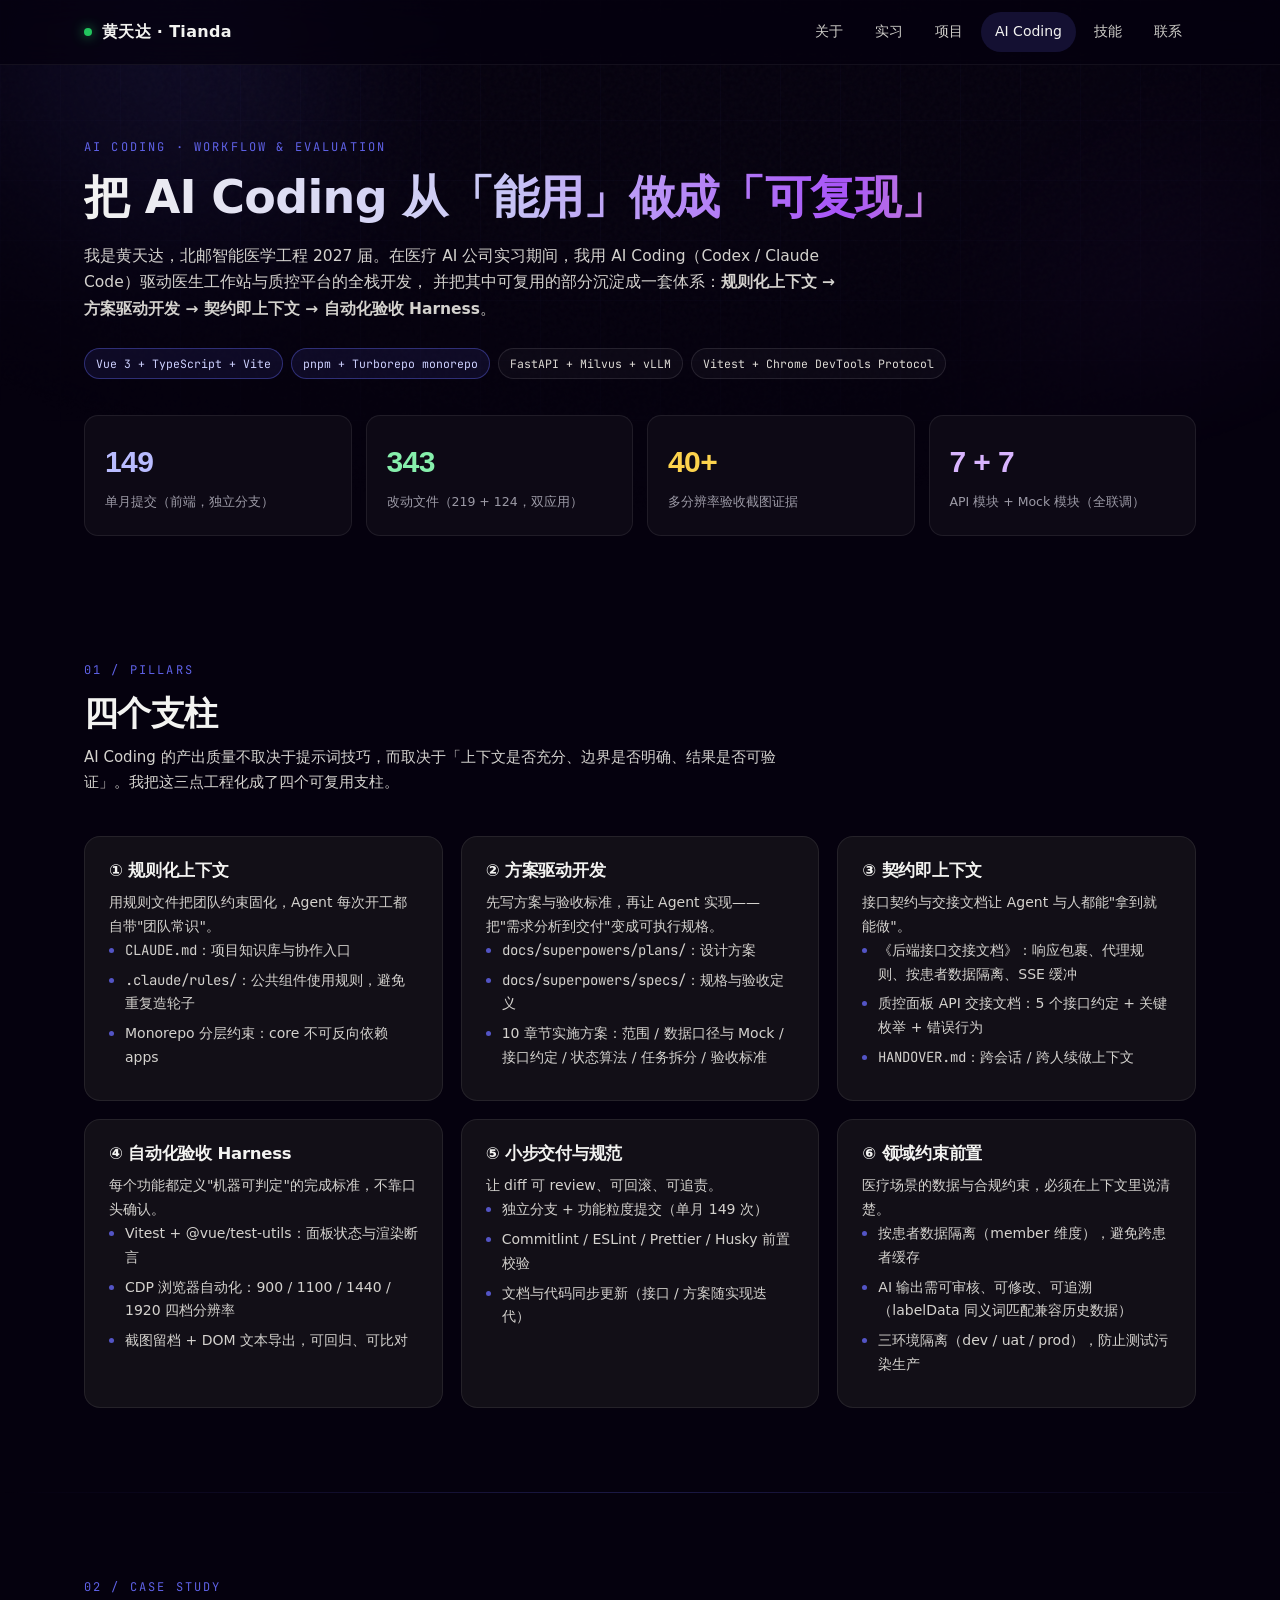
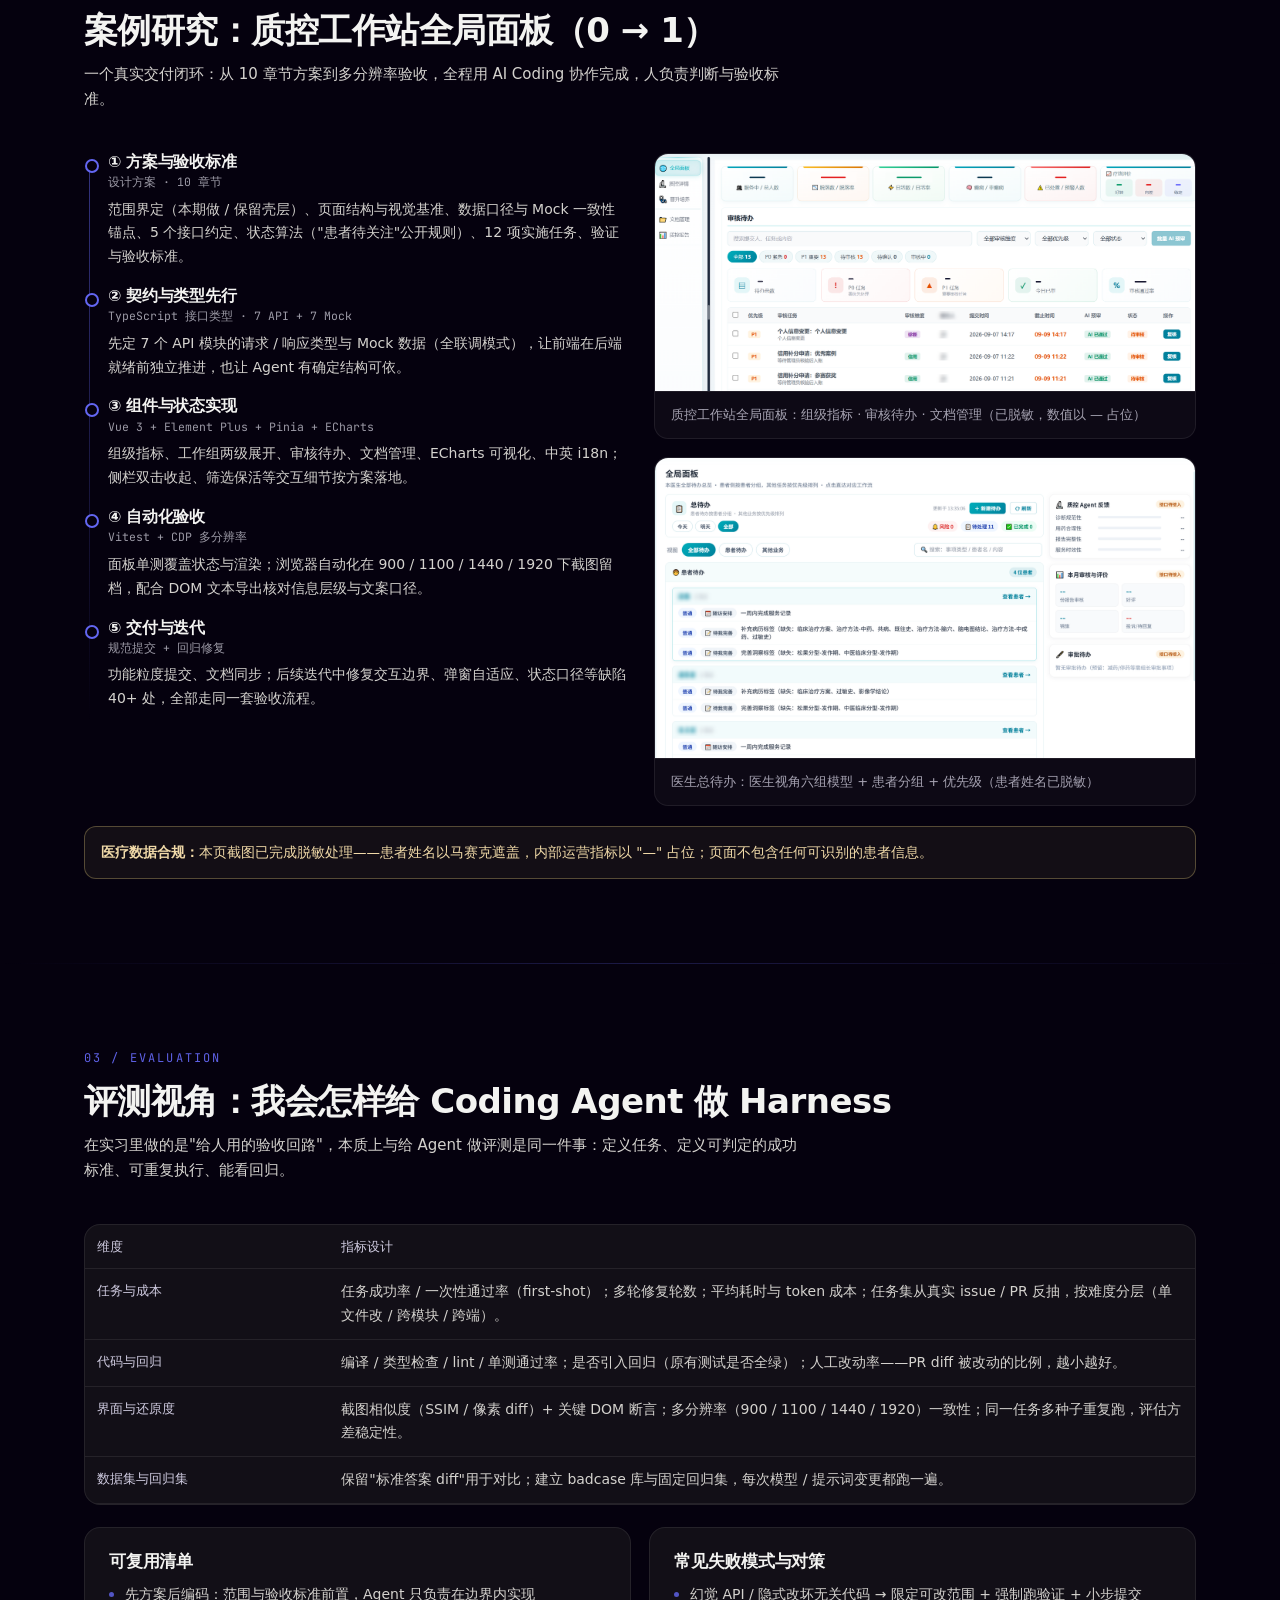
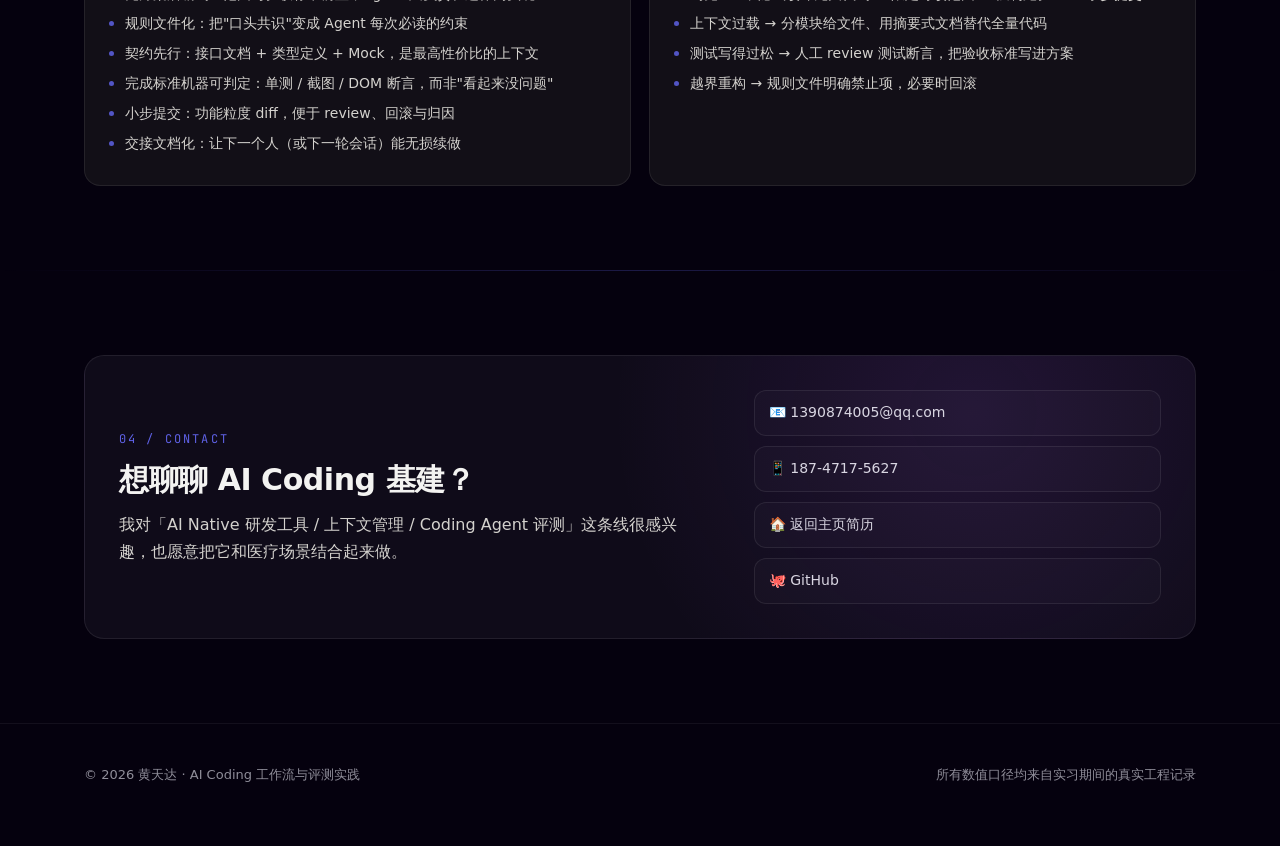
==== ai-coding.html @ ea7b748b "feat: 复刻个人站点并更新为最新简历（新增运营站/AI Coding 页与脱敏截图）" ====
<!DOCTYPE html>
<html lang="zh-CN">
<head>
<meta charset="UTF-8" />
<meta name="viewport" content="width=device-width, initial-scale=1.0" />
<title>AI Coding 工作流与评测实践 — 黄天达</title>
<meta name="description" content="医疗 AI 全栈开发中的 AI Coding 实践：规则化上下文、方案驱动开发、契约即上下文、自动化验收 Harness，以及如何给 Coding Agent 设计评测指标。" />
<link rel="stylesheet" href="styles.css" />
</head>
<body>

<div class="bg-layer grid-bg noise-overlay">
  <span class="glow-orb a"></span>
  <span class="glow-orb b"></span>
</div>

<nav class="site-nav">
  <div class="wrap inner">
    <a class="brand" href="index.html"><span class="dot"></span>黄天达 · Tianda</a>
    <ul class="nav-links" id="navLinks">
      <li><a href="index.html#about">关于</a></li>
      <li><a href="index.html#experience">实习</a></li>
      <li><a href="index.html#projects">项目</a></li>
      <li><a href="ai-coding.html" class="active">AI Coding</a></li>
      <li><a href="index.html#skills">技能</a></li>
      <li><a href="index.html#contact">联系</a></li>
    </ul>
    <button class="nav-toggle" id="navToggle" aria-label="菜单">☰</button>
  </div>
</nav>

<header class="page-hero">
  <div class="wrap">
    <div class="kicker">AI Coding · Workflow &amp; Evaluation</div>
    <h1 class="grad-text">把 AI Coding 从「能用」做成「可复现」</h1>
    <p class="lead">
      我是黄天达，北邮智能医学工程 2027 届。在医疗 AI 公司实习期间，我用 AI Coding（Codex / Claude Code）驱动医生工作站与质控平台的全栈开发，
      并把其中可复用的部分沉淀成一套体系：<strong>规则化上下文 → 方案驱动开发 → 契约即上下文 → 自动化验收 Harness</strong>。
    </p>
    <div class="chips">
      <span class="chip accent">Vue 3 + TypeScript + Vite</span>
      <span class="chip accent">pnpm + Turborepo monorepo</span>
      <span class="chip">FastAPI + Milvus + vLLM</span>
      <span class="chip">Vitest + Chrome DevTools Protocol</span>
    </div>

    <div class="stats" style="margin-top:36px">
      <div class="stat i"><b>149</b><span>单月提交（前端，独立分支）</span></div>
      <div class="stat g"><b>343</b><span>改动文件（219 + 124，双应用）</span></div>
      <div class="stat a"><b>40+</b><span>多分辨率验收截图证据</span></div>
      <div class="stat v"><b>7 + 7</b><span>API 模块 + Mock 模块（全联调）</span></div>
    </div>
  </div>
</header>

<main>

  <section>
    <div class="wrap">
      <div class="section-head reveal">
        <div class="kicker">01 / Pillars</div>
        <h2>四个支柱</h2>
        <p>AI Coding 的产出质量不取决于提示词技巧，而取决于「上下文是否充分、边界是否明确、结果是否可验证」。我把这三点工程化成了四个可复用支柱。</p>
      </div>
      <div class="pillars-grid">
        <div class="card glow-card reveal">
          <h3>① 规则化上下文</h3>
          <p style="color:var(--sub);font-size:14px">用规则文件把团队约束固化，Agent 每次开工都自带"团队常识"。</p>
          <ul>
            <li><code>CLAUDE.md</code>：项目知识库与协作入口</li>
            <li><code>.claude/rules/</code>：公共组件使用规则，避免重复造轮子</li>
            <li>Monorepo 分层约束：core 不可反向依赖 apps</li>
          </ul>
        </div>
        <div class="card glow-card reveal">
          <h3>② 方案驱动开发</h3>
          <p style="color:var(--sub);font-size:14px">先写方案与验收标准，再让 Agent 实现——把"需求分析到交付"变成可执行规格。</p>
          <ul>
            <li><code>docs/superpowers/plans/</code>：设计方案</li>
            <li><code>docs/superpowers/specs/</code>：规格与验收定义</li>
            <li>10 章节实施方案：范围 / 数据口径与 Mock / 接口约定 / 状态算法 / 任务拆分 / 验收标准</li>
          </ul>
        </div>
        <div class="card glow-card reveal">
          <h3>③ 契约即上下文</h3>
          <p style="color:var(--sub);font-size:14px">接口契约与交接文档让 Agent 与人都能"拿到就能做"。</p>
          <ul>
            <li>《后端接口交接文档》：响应包裹、代理规则、按患者数据隔离、SSE 缓冲</li>
            <li>质控面板 API 交接文档：5 个接口约定 + 关键枚举 + 错误行为</li>
            <li><code>HANDOVER.md</code>：跨会话 / 跨人续做上下文</li>
          </ul>
        </div>
        <div class="card glow-card reveal">
          <h3>④ 自动化验收 Harness</h3>
          <p style="color:var(--sub);font-size:14px">每个功能都定义"机器可判定"的完成标准，不靠口头确认。</p>
          <ul>
            <li>Vitest + @vue/test-utils：面板状态与渲染断言</li>
            <li>CDP 浏览器自动化：900 / 1100 / 1440 / 1920 四档分辨率</li>
            <li>截图留档 + DOM 文本导出，可回归、可比对</li>
          </ul>
        </div>
        <div class="card glow-card reveal">
          <h3>⑤ 小步交付与规范</h3>
          <p style="color:var(--sub);font-size:14px">让 diff 可 review、可回滚、可追责。</p>
          <ul>
            <li>独立分支 + 功能粒度提交（单月 149 次）</li>
            <li>Commitlint / ESLint / Prettier / Husky 前置校验</li>
            <li>文档与代码同步更新（接口 / 方案随实现迭代）</li>
          </ul>
        </div>
        <div class="card glow-card reveal">
          <h3>⑥ 领域约束前置</h3>
          <p style="color:var(--sub);font-size:14px">医疗场景的数据与合规约束，必须在上下文里说清楚。</p>
          <ul>
            <li>按患者数据隔离（member 维度），避免跨患者缓存</li>
            <li>AI 输出需可审核、可修改、可追溯（labelData 同义词匹配兼容历史数据）</li>
            <li>三环境隔离（dev / uat / prod），防止测试污染生产</li>
          </ul>
        </div>
      </div>
    </div>
  </section>

  <hr class="section-divider" />

  <section>
    <div class="wrap">
      <div class="section-head reveal">
        <div class="kicker">02 / Case Study</div>
        <h2>案例研究：质控工作站全局面板（0 → 1）</h2>
        <p>一个真实交付闭环：从 10 章节方案到多分辨率验收，全程用 AI Coding 协作完成，人负责判断与验收标准。</p>
      </div>

      <div class="narrative">
        <div class="reveal">
          <div class="steps">
            <div class="step">
              <h4>① 方案与验收标准</h4>
              <div class="when">设计方案 · 10 章节</div>
              <p>范围界定（本期做 / 保留壳层）、页面结构与视觉基准、数据口径与 Mock 一致性锚点、5 个接口约定、状态算法（"患者待关注"公开规则）、12 项实施任务、验证与验收标准。</p>
            </div>
            <div class="step">
              <h4>② 契约与类型先行</h4>
              <div class="when">TypeScript 接口类型 · 7 API + 7 Mock</div>
              <p>先定 7 个 API 模块的请求 / 响应类型与 Mock 数据（全联调模式），让前端在后端就绪前独立推进，也让 Agent 有确定结构可依。</p>
            </div>
            <div class="step">
              <h4>③ 组件与状态实现</h4>
              <div class="when">Vue 3 + Element Plus + Pinia + ECharts</div>
              <p>组级指标、工作组两级展开、审核待办、文档管理、ECharts 可视化、中英 i18n；侧栏双击收起、筛选保活等交互细节按方案落地。</p>
            </div>
            <div class="step">
              <h4>④ 自动化验收</h4>
              <div class="when">Vitest + CDP 多分辨率</div>
              <p>面板单测覆盖状态与渲染；浏览器自动化在 900 / 1100 / 1440 / 1920 下截图留档，配合 DOM 文本导出核对信息层级与文案口径。</p>
            </div>
            <div class="step">
              <h4>⑤ 交付与迭代</h4>
              <div class="when">规范提交 + 回归修复</div>
              <p>功能粒度提交、文档同步；后续迭代中修复交互边界、弹窗自适应、状态口径等缺陷 40+ 处，全部走同一套验收流程。</p>
            </div>
          </div>
        </div>

        <div class="shots reveal">
          <figure class="shot">
            <img src="shots/dashboard-1440.png" alt="质控工作站全局面板（已脱敏）" loading="lazy" />
            <figcaption>质控工作站全局面板：组级指标 · 审核待办 · 文档管理（已脱敏，数值以 — 占位）</figcaption>
          </figure>
          <figure class="shot">
            <img src="shots/todo-groups.png" alt="医生总待办：六组模型与患者分组（已脱敏）" loading="lazy" />
            <figcaption>医生总待办：医生视角六组模型 + 患者分组 + 优先级（患者姓名已脱敏）</figcaption>
          </figure>
        </div>
      </div>

      <div class="note">
        <strong>医疗数据合规：</strong>本页截图已完成脱敏处理——患者姓名以马赛克遮盖，内部运营指标以 "—" 占位；页面不包含任何可识别的患者信息。
      </div>
    </div>
  </section>

  <hr class="section-divider" />

  <section>
    <div class="wrap">
      <div class="section-head reveal">
        <div class="kicker">03 / Evaluation</div>
        <h2>评测视角：我会怎样给 Coding Agent 做 Harness</h2>
        <p>在实习里做的是"给人用的验收回路"，本质上与给 Agent 做评测是同一件事：定义任务、定义可判定的成功标准、可重复执行、能看回归。</p>
      </div>

      <div class="card reveal" style="padding:0;overflow:hidden">
        <table class="matrix">
          <thead>
            <tr><th style="width:22%">维度</th><th>指标设计</th></tr>
          </thead>
          <tbody>
            <tr>
              <th>任务与成本</th>
              <td>任务成功率 / 一次性通过率（first-shot）；多轮修复轮数；平均耗时与 token 成本；任务集从真实 issue / PR 反抽，按难度分层（单文件改 / 跨模块 / 跨端）。</td>
            </tr>
            <tr>
              <th>代码与回归</th>
              <td>编译 / 类型检查 / lint / 单测通过率；是否引入回归（原有测试是否全绿）；人工改动率——PR diff 被改动的比例，越小越好。</td>
            </tr>
            <tr>
              <th>界面与还原度</th>
              <td>截图相似度（SSIM / 像素 diff）+ 关键 DOM 断言；多分辨率（900 / 1100 / 1440 / 1920）一致性；同一任务多种子重复跑，评估方差稳定性。</td>
            </tr>
            <tr>
              <th>数据集与回归集</th>
              <td>保留"标准答案 diff"用于对比；建立 badcase 库与固定回归集，每次模型 / 提示词变更都跑一遍。</td>
            </tr>
          </tbody>
        </table>
      </div>

      <div class="pillars-grid" style="margin-top:22px">
        <div class="card reveal">
          <h3>可复用清单</h3>
          <ul>
            <li>先方案后编码：范围与验收标准前置，Agent 只负责在边界内实现</li>
            <li>规则文件化：把"口头共识"变成 Agent 每次必读的约束</li>
            <li>契约先行：接口文档 + 类型定义 + Mock，是最高性价比的上下文</li>
            <li>完成标准机器可判定：单测 / 截图 / DOM 断言，而非"看起来没问题"</li>
            <li>小步提交：功能粒度 diff，便于 review、回滚与归因</li>
            <li>交接文档化：让下一个人（或下一轮会话）能无损续做</li>
          </ul>
        </div>
        <div class="card reveal">
          <h3>常见失败模式与对策</h3>
          <ul>
            <li>幻觉 API / 隐式改坏无关代码 → 限定可改范围 + 强制跑验证 + 小步提交</li>
            <li>上下文过载 → 分模块给文件、用摘要式文档替代全量代码</li>
            <li>测试写得过松 → 人工 review 测试断言，把验收标准写进方案</li>
            <li>越界重构 → 规则文件明确禁止项，必要时回滚</li>
          </ul>
        </div>
      </div>
    </div>
  </section>

  <hr class="section-divider" />

  <section>
    <div class="wrap">
      <div class="contact reveal">
        <div>
          <div class="kicker">04 / Contact</div>
          <h2 style="font-size:clamp(22px,3vw,30px)">想聊聊 AI Coding 基建？</h2>
          <p style="color:var(--sub);margin-top:12px;max-width:560px">
            我对「AI Native 研发工具 / 上下文管理 / Coding Agent 评测」这条线很感兴趣，也愿意把它和医疗场景结合起来做。
          </p>
        </div>
        <div class="links">
          <a href="mailto:1390874005@qq.com">📧 1390874005@qq.com</a>
          <a href="tel:+8618747175627">📱 187-4717-5627</a>
          <a href="index.html">🏠 返回主页简历</a>
          <a href="https://github.com/tiandah307-byte" target="_blank" rel="noopener">🐙 GitHub</a>
        </div>
      </div>
    </div>
  </section>

</main>

<footer>
  <div class="wrap inner">
    <span>© 2026 黄天达 · AI Coding 工作流与评测实践</span>
    <span>所有数值口径均来自实习期间的真实工程记录</span>
  </div>
</footer>

<script src="main.js" defer></script>
</body>
</html>
---- styles.css ----
/* =========================================================
   黄天达 · Portfolio
   设计语言复刻自 huangtianda-resume.pages.dev
   暗紫黑底 + 靛蓝光晕 + General Sans / Geist / JetBrains Mono
   ========================================================= */
@import url("https://api.fontshare.com/v2/css?f[]=general-sans@400,500,600,700&display=swap");
@import url("https://fonts.googleapis.com/css2?family=JetBrains+Mono:wght@400;500;600&display=swap");

:root {
  --background: 260 87% 3%;
  --foreground: 40 6% 95%;
  --hero-sub: 40 6% 82%;

  --bg: hsl(var(--background));
  --fg: hsl(var(--foreground));
  --sub: hsl(var(--hero-sub));

  --card: #120f17;
  --card-2: #0f0b19;
  --card-3: #0d0915;
  --elevated: hsl(260 40% 8%);
  --line: rgb(255 255 255 / 8%);

  --indigo: #6366f1;
  --violet: #a855f7;
  --amber: #fde68a;
  --green: #22c55e;
  --sky: #38bdf8;
  --pink: #f472b6;

  --radius: 16px;
  --maxw: 1160px;
}

* { margin: 0; padding: 0; box-sizing: border-box; }

html { scroll-behavior: smooth; }

body {
  background: var(--bg);
  color: var(--fg);
  font-family: "Geist Sans", system-ui, -apple-system, "Segoe UI", "PingFang SC", "Microsoft YaHei", sans-serif;
  font-size: 16px;
  line-height: 1.7;
  -webkit-font-smoothing: antialiased;
  text-rendering: optimizeLegibility;
  overflow-x: hidden;
}

h1, h2, h3, h4, .font-display {
  font-family: "General Sans", "Geist Sans", system-ui, sans-serif;
  font-weight: 600;
  letter-spacing: -0.015em;
  line-height: 1.25;
}

a { color: inherit; text-decoration: none; }

code, .mono, .num {
  font-family: "JetBrains Mono", ui-monospace, SFMono-Regular, Menlo, Consolas, monospace;
}

.wrap { width: 100%; max-width: var(--maxw); margin: 0 auto; padding: 0 24px; }

/* ---------- 背景纹理 ---------- */
.bg-layer { position: fixed; inset: 0; pointer-events: none; z-index: 0; }
.grid-bg {
  background-image:
    linear-gradient(rgba(99, 102, 241, .025) 1px, transparent 1px),
    linear-gradient(90deg, rgba(99, 102, 241, .025) 1px, transparent 1px);
  background-size: 60px 60px;
  mask-image: radial-gradient(ellipse 80% 60% at 50% 0%, #000 40%, transparent 100%);
}
.noise-overlay::before {
  content: "";
  position: absolute; inset: 0;
  background-image: url("data:image/svg+xml,%3Csvg viewBox='0 0 256 256' xmlns='http://www.w3.org/2000/svg'%3E%3Cfilter id='n'%3E%3CfeTurbulence type='fractalNoise' baseFrequency='0.85' numOctaves='4' stitchTiles='stitch'/%3E%3C/filter%3E%3Crect width='100%25' height='100%25' filter='url(%23n)' opacity='0.03'/%3E%3C/svg%3E");
  pointer-events: none;
}
.glow-orb {
  position: absolute; border-radius: 999px; filter: blur(90px); opacity: .5;
}
.glow-orb.a { width: 520px; height: 520px; top: -180px; left: -120px; background: radial-gradient(circle, rgba(99,102,241,.35), transparent 70%); }
.glow-orb.b { width: 460px; height: 460px; top: 120px; right: -160px; background: radial-gradient(circle, rgba(168,85,247,.28), transparent 70%); }

main, header, footer { position: relative; z-index: 1; }

/* ---------- 导航 ---------- */
.site-nav {
  position: sticky; top: 0; z-index: 50;
  backdrop-filter: blur(14px);
  background: hsl(260 87% 3% / .72);
  border-bottom: 1px solid rgb(255 255 255 / 6%);
}
.site-nav .inner { display: flex; align-items: center; justify-content: space-between; gap: 16px; height: 64px; }
.brand { display: flex; align-items: center; gap: 10px; font-weight: 600; letter-spacing: .02em; }
.brand .dot { width: 8px; height: 8px; border-radius: 999px; background: var(--green); box-shadow: 0 0 12px rgba(34,197,94,.8); }
.nav-links { display: flex; gap: 4px; list-style: none; position: relative; }
.nav-links a {
  display: inline-block; padding: 8px 14px; font-size: 14px; color: #cfcdc9;
  border-radius: 999px; transition: background-color .3s ease, color .3s ease;
}
.nav-links a:hover { background: rgba(99,102,241,.14); color: var(--fg); }
.nav-links a.active { background: rgba(99,102,241,.16); color: var(--fg); }
.nav-toggle { display: none; background: none; border: 1px solid var(--line); color: var(--fg); border-radius: 10px; padding: 6px 10px; }

/* ---------- 通用 ---------- */
section { padding: 84px 0; }
.section-head { margin-bottom: 40px; }
.kicker {
  font-family: "JetBrains Mono", monospace; font-size: 12px; letter-spacing: .18em;
  text-transform: uppercase; color: rgba(99,102,241,.95); margin-bottom: 12px;
}
.section-head h2 { font-size: clamp(24px, 3vw, 34px); }
.section-head p { color: var(--sub); margin-top: 10px; max-width: 720px; font-size: 15px; }
.section-divider { height: 1px; background: linear-gradient(90deg, transparent, rgba(99,102,241,.25), transparent); border: none; }

.grad-text {
  background: linear-gradient(92deg, #f3f3f1 0%, #c7c5f5 38%, #a855f7 68%, #fde68a 100%);
  -webkit-background-clip: text; background-clip: text; color: transparent;
}

/* ---------- 卡片 ---------- */
.card {
  position: relative; border-radius: var(--radius);
  border: 1px solid var(--line); background: var(--card);
  padding: 24px;
  transition: box-shadow .4s ease, transform .4s ease, background .4s ease, border-color .4s ease;
}
.card:hover { background: #140e20; box-shadow: 0 1px 2px #00000080, 0 10px 34px #00000059; transform: translateY(-3px); }
.card-subtle { background: var(--card-3); }
.card-subtle:hover { background: #120c1d; }

/* 光标跟随的光晕边框（复刻原站 border-glow-card） */
.glow-card { --mx: 50%; --my: 50%; overflow: hidden; }
.glow-card::before {
  content: ""; position: absolute; inset: 0; border-radius: inherit; padding: 1px;
  background: radial-gradient(240px circle at var(--mx) var(--my), rgba(99,102,241,.55), rgba(168,85,247,.28) 40%, transparent 70%);
  -webkit-mask: linear-gradient(#000 0 0) content-box, linear-gradient(#000 0 0);
  -webkit-mask-composite: xor; mask-composite: exclude;
  opacity: 0; transition: opacity .3s ease; pointer-events: none;
}
.glow-card:hover::before { opacity: 1; }

/* ---------- Hero ---------- */
.hero { position: relative; padding: 96px 0 72px; overflow: hidden; }
.hero-video {
  position: absolute; inset: 0; width: 100%; height: 100%;
  object-fit: cover; opacity: .22; filter: saturate(.9) contrast(1.05);
}
.hero-veil {
  position: absolute; inset: 0;
  background:
    radial-gradient(ellipse 70% 60% at 20% 20%, rgba(99,102,241,.18), transparent 70%),
    linear-gradient(180deg, hsl(260 87% 3% / .55) 0%, hsl(260 87% 3% / .86) 55%, hsl(260 87% 3%) 100%);
}
.hero .wrap { position: relative; z-index: 2; }
.hero-grid { display: grid; grid-template-columns: 1.35fr .65fr; gap: 48px; align-items: center; }
.badge-avail {
  display: inline-flex; align-items: center; gap: 8px; padding: 6px 12px; margin-bottom: 20px;
  border: 1px solid rgba(34,197,94,.35); background: rgba(34,197,94,.08);
  border-radius: 999px; font-size: 12.5px; color: #a7f3c9; font-family: "JetBrains Mono", monospace;
}
.badge-avail .pulse { width: 7px; height: 7px; border-radius: 999px; background: var(--green); animation: pulseGlow 2.6s ease-in-out infinite; }
@keyframes pulseGlow { 0%,100% { box-shadow: 0 0 0 0 rgba(34,197,94,.55); } 50% { box-shadow: 0 0 0 6px rgba(34,197,94,0); } }

.hero h1 { font-size: clamp(38px, 6vw, 66px); font-weight: 700; letter-spacing: -0.03em; }
.hero .role { margin-top: 14px; font-size: clamp(17px, 2.2vw, 22px); color: var(--fg); }
.hero .desc { margin-top: 18px; color: var(--sub); max-width: 620px; font-size: 15.5px; }
.hero-actions { display: flex; flex-wrap: wrap; gap: 12px; margin-top: 28px; }
.btn {
  display: inline-flex; align-items: center; gap: 8px; padding: 11px 20px; border-radius: 999px;
  font-size: 14.5px; font-weight: 500; border: 1px solid var(--line); background: rgba(255,255,255,.04);
  transition: transform .25s ease, background .25s ease, border-color .25s ease;
}
.btn:hover { transform: translateY(-2px); background: rgba(255,255,255,.08); }
.btn-primary {
  background: linear-gradient(95deg, rgba(99,102,241,.95), rgba(168,85,247,.9));
  border-color: transparent; color: #fff;
  box-shadow: 0 8px 30px rgba(99,102,241,.35);
}
.btn-primary:hover { box-shadow: 0 12px 38px rgba(99,102,241,.5); }

.portrait { position: relative; justify-self: center; }
.portrait .ring {
  position: absolute; inset: -14px; border-radius: 32px;
  background: conic-gradient(from 120deg, #6366f1, #a855f7, #fde68a, #6366f1);
  filter: blur(18px); opacity: .45; animation: spin 12s linear infinite;
}
@keyframes spin { to { transform: rotate(360deg); } }
.portrait img {
  position: relative; display: block; width: 260px; height: 300px; object-fit: cover;
  border-radius: 24px; border: 1px solid rgba(255,255,255,.12);
}

.chips { display: flex; flex-wrap: wrap; gap: 8px; margin-top: 26px; }
.chip {
  font-family: "JetBrains Mono", monospace; font-size: 11.5px; padding: 5px 11px;
  border-radius: 999px; border: 1px solid rgb(255 255 255 / 10%); background: rgba(255,255,255,.03); color: #dedbd6;
}
.chip.accent { border-color: rgba(99,102,241,.4); background: rgba(99,102,241,.1); color: #cdd0ff; }

/* ---------- 数据带 ---------- */
.stats { display: grid; grid-template-columns: repeat(auto-fit, minmax(160px, 1fr)); gap: 14px; margin-top: 8px; }
.stat { padding: 20px; border-radius: 14px; border: 1px solid var(--line); background: var(--card-3); }
.stat b { display: block; font-family: "General Sans", sans-serif; font-size: 30px; font-weight: 700; letter-spacing: -.02em; }
.stat span { font-size: 12.5px; color: #9c9aa6; }
.stat.i b { color: #b9bcff; } .stat.g b { color: #86efac; } .stat.a b { color: #fcd34d; } .stat.v b { color: #d8b4fe; }

/* ---------- 叙事 ---------- */
.narrative { display: grid; grid-template-columns: 1fr 1fr; gap: 28px; align-items: start; }
.narrative p { color: var(--sub); font-size: 15.5px; }
.narrative p + p { margin-top: 14px; }
.quote {
  border-left: 2px solid rgba(99,102,241,.55); padding: 6px 0 6px 18px;
  font-size: 17px; color: #eae7e1;
}

/* ---------- 时间线 ---------- */
.timeline { position: relative; padding-left: 26px; }
.timeline::before { content: ""; position: absolute; left: 6px; top: 6px; bottom: 6px; width: 1px; background: linear-gradient(180deg, rgba(99,102,241,.5), rgba(99,102,241,.05)); }
.tl-item { position: relative; padding-bottom: 30px; }
.tl-item:last-child { padding-bottom: 0; }
.tl-item::before {
  content: ""; position: absolute; left: -24px; top: 7px; width: 11px; height: 11px; border-radius: 999px;
  background: var(--bg); border: 2px solid var(--indigo); box-shadow: 0 0 12px rgba(99,102,241,.6);
}
.tl-head { display: flex; flex-wrap: wrap; gap: 10px; align-items: baseline; }
.tl-head h3 { font-size: 18px; }
.tl-when { font-family: "JetBrains Mono", monospace; font-size: 12px; color: #9c9aa6; }
.tl-role { color: #c9c6d8; font-size: 14px; margin-top: 2px; }
.tl-body { margin-top: 12px; }
.tl-body li { list-style: none; position: relative; padding-left: 16px; color: var(--sub); font-size: 14.5px; margin-bottom: 6px; }
.tl-body li::before { content: ""; position: absolute; left: 0; top: .66em; width: 5px; height: 5px; border-radius: 999px; background: rgba(99,102,241,.75); }
.tl-body li b { color: #eceaf5; font-weight: 500; }

/* ---------- 项目卡 ---------- */
.projects { display: grid; gap: 22px; }
.project {
  display: grid; grid-template-columns: 96px 1fr; gap: 22px;
  padding: 26px; border-radius: var(--radius); border: 1px solid var(--line);
  background: linear-gradient(180deg, #120f17 0%, hsl(260 50% 6%) 100%);
  position: relative; overflow: hidden;
}
.project::after {
  content: ""; position: absolute; left: 0; top: 0; bottom: 0; width: 2px;
  background: linear-gradient(180deg, var(--accent, #6366f1), transparent 85%);
}
.project .num { font-family: "JetBrains Mono", monospace; font-size: 30px; font-weight: 500; color: var(--accent, #6366f1); opacity: .95; }
.project h3 { font-size: 20px; }
.project .cat { font-family: "JetBrains Mono", monospace; font-size: 11.5px; color: #9c9aa6; margin-top: 4px; }
.project .team { font-size: 13px; color: #b9b6c6; margin-top: 8px; }
.project .desc { color: var(--sub); font-size: 14.5px; margin-top: 12px; }
.metrics { display: flex; flex-wrap: wrap; gap: 8px; margin-top: 16px; }
.metric {
  font-family: "JetBrains Mono", monospace; font-size: 11.5px; padding: 4px 10px; border-radius: 8px;
  border: 1px solid rgba(255,255,255,.1); background: rgba(255,255,255,.03); color: #d7d4de;
}
.project .thumb { margin-top: 18px; border-radius: 12px; overflow: hidden; border: 1px solid var(--line); }
.project .thumb img { display: block; width: 100%; height: auto; }

/* ---------- 特性卡（AI Coding） ---------- */
.feature {
  display: grid; grid-template-columns: 1.4fr .6fr; gap: 26px; align-items: center;
  padding: 30px; border-radius: 20px; border: 1px solid rgba(99,102,241,.28);
  background:
    radial-gradient(700px circle at 12% 0%, rgba(99,102,241,.16), transparent 60%),
    linear-gradient(180deg, #14101f, hsl(260 50% 6%));
}
.feature h3 { font-size: 22px; }
.feature p { color: var(--sub); font-size: 15px; margin-top: 10px; }
.feature .pillars { display: flex; flex-wrap: wrap; gap: 8px; margin-top: 16px; }

/* ---------- 技能 ---------- */
.skills { display: grid; grid-template-columns: repeat(auto-fit, minmax(260px, 1fr)); gap: 18px; }
.skill-group h4 { font-size: 14px; color: #cfcbe0; margin-bottom: 10px; font-family: "JetBrains Mono", monospace; font-weight: 500; }

/* ---------- 校园 / 图集 ---------- */
.campus { display: grid; grid-template-columns: 1fr 1fr; gap: 20px; }
.gallery { display: grid; grid-template-columns: repeat(3, 1fr); gap: 10px; }
.gallery img { width: 100%; height: 130px; object-fit: cover; border-radius: 12px; border: 1px solid var(--line); opacity: .92; transition: opacity .3s ease, transform .3s ease; }
.gallery img:hover { opacity: 1; transform: translateY(-2px); }
.gallery img.large { grid-column: span 2; height: 200px; }

/* ---------- 联系 ---------- */
.contact {
  display: grid; grid-template-columns: 1.2fr .8fr; gap: 24px; align-items: center;
  padding: 34px; border-radius: 20px; border: 1px solid var(--line);
  background: radial-gradient(600px circle at 80% 20%, rgba(168,85,247,.12), transparent 60%), #0f0b19;
}
.contact .links { display: flex; flex-direction: column; gap: 10px; }
.contact .links a {
  display: flex; align-items: center; gap: 10px; font-size: 14px; color: #d9d6e2;
  padding: 10px 14px; border-radius: 12px; border: 1px solid var(--line); background: rgba(255,255,255,.02);
  transition: background .25s ease, transform .25s ease;
}
.contact .links a:hover { background: rgba(255,255,255,.06); transform: translateX(3px); }

footer { padding: 40px 0 60px; border-top: 1px solid rgb(255 255 255 / 6%); color: #8f8d99; font-size: 13px; }
footer .inner { display: flex; flex-wrap: wrap; gap: 12px; justify-content: space-between; }

/* ---------- 滚动出现 ---------- */
.reveal { opacity: 0; transform: translateY(18px); transition: opacity .7s cubic-bezier(.2,.7,.2,1), transform .7s cubic-bezier(.2,.7,.2,1); }
.reveal.in { opacity: 1; transform: none; }

/* ---------- AI Coding 页 ---------- */
.page-hero { padding: 72px 0 40px; }
.page-hero h1 { font-size: clamp(28px, 4.4vw, 46px); }
.page-hero .lead { color: var(--sub); margin-top: 16px; max-width: 760px; font-size: 15.5px; }
.pillars-grid { display: grid; grid-template-columns: repeat(auto-fit, minmax(280px, 1fr)); gap: 18px; }
.pillars-grid .card h3 { font-size: 16.5px; margin-bottom: 10px; }
.pillars-grid .card ul { list-style: none; }
.pillars-grid .card li { position: relative; padding-left: 16px; color: var(--sub); font-size: 14px; margin-bottom: 6px; }
.pillars-grid .card li::before { content: ""; position: absolute; left: 0; top: .64em; width: 5px; height: 5px; border-radius: 999px; background: rgba(99,102,241,.8); }
.shots { display: grid; gap: 18px; }
figure.shot { margin: 0; border-radius: 14px; overflow: hidden; border: 1px solid var(--line); background: #0d0915; }
figure.shot img { display: block; width: 100%; height: auto; }
figure.shot figcaption { padding: 12px 16px; font-size: 13px; color: #a6a3b2; border-top: 1px solid var(--line); }
.note {
  margin-top: 20px; padding: 14px 16px; border-radius: 12px; font-size: 13.5px; color: #f0d9a8;
  border: 1px solid rgba(253,230,138,.28); background: rgba(253,230,138,.06);
}
.steps { position: relative; padding-left: 24px; }
.steps::before { content: ""; position: absolute; left: 5px; top: 8px; bottom: 8px; width: 1px; background: linear-gradient(180deg, rgba(99,102,241,.5), transparent); }
.step { position: relative; padding-bottom: 18px; }
.step::before { content: ""; position: absolute; left: -23px; top: 6px; width: 10px; height: 10px; border-radius: 999px; background: var(--bg); border: 2px solid var(--indigo); }
.step h4 { font-size: 15.5px; }
.step .when { font-family: "JetBrains Mono", monospace; font-size: 11.5px; color: #9c9aa6; }
.step p { color: var(--sub); font-size: 14px; margin-top: 6px; }
table.matrix { width: 100%; border-collapse: collapse; font-size: 14px; }
table.matrix th, table.matrix td { text-align: left; padding: 11px 12px; border-bottom: 1px solid var(--line); vertical-align: top; }
table.matrix th { color: #cfcbe0; font-weight: 500; font-family: "JetBrains Mono", monospace; font-size: 12.5px; }
table.matrix td { color: var(--sub); }

/* ---------- 响应式 ---------- */
@media (max-width: 900px) {
  .hero-grid, .narrative, .campus, .contact, .feature { grid-template-columns: 1fr; }
  .portrait { justify-self: start; }
  section { padding: 62px 0; }
}
@media (max-width: 640px) {
  .nav-links { display: none; }
  .nav-links.open {
    display: flex; flex-direction: column; position: absolute; left: 24px; right: 24px; top: 64px;
    background: #0f0b19; border: 1px solid var(--line); border-radius: 14px; padding: 10px;
  }
  .nav-toggle { display: inline-block; }
  .project { grid-template-columns: 1fr; }
  .gallery { grid-template-columns: repeat(2, 1fr); }
  .hero { padding: 68px 0 52px; }
}
@media (prefers-reduced-motion: reduce) {
  .reveal { opacity: 1; transform: none; transition: none; }
  .portrait .ring { animation: none; }
}
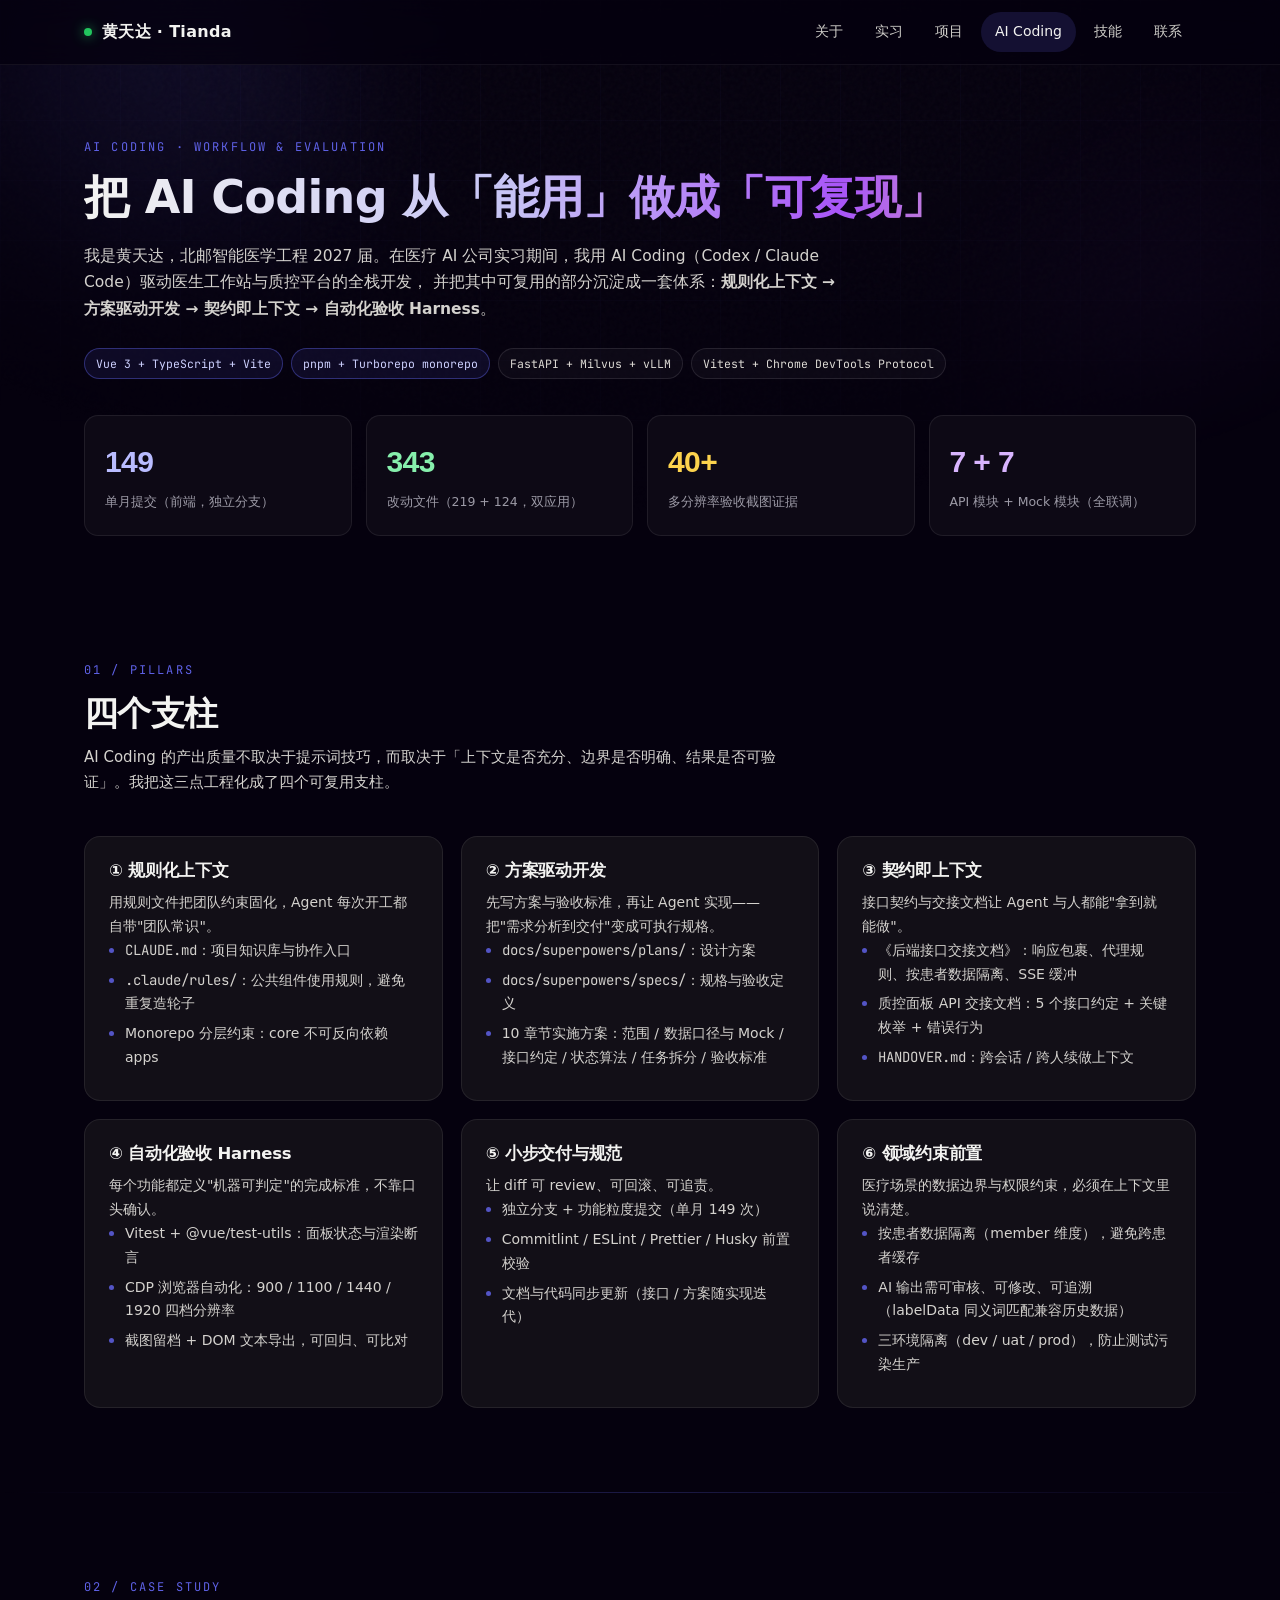
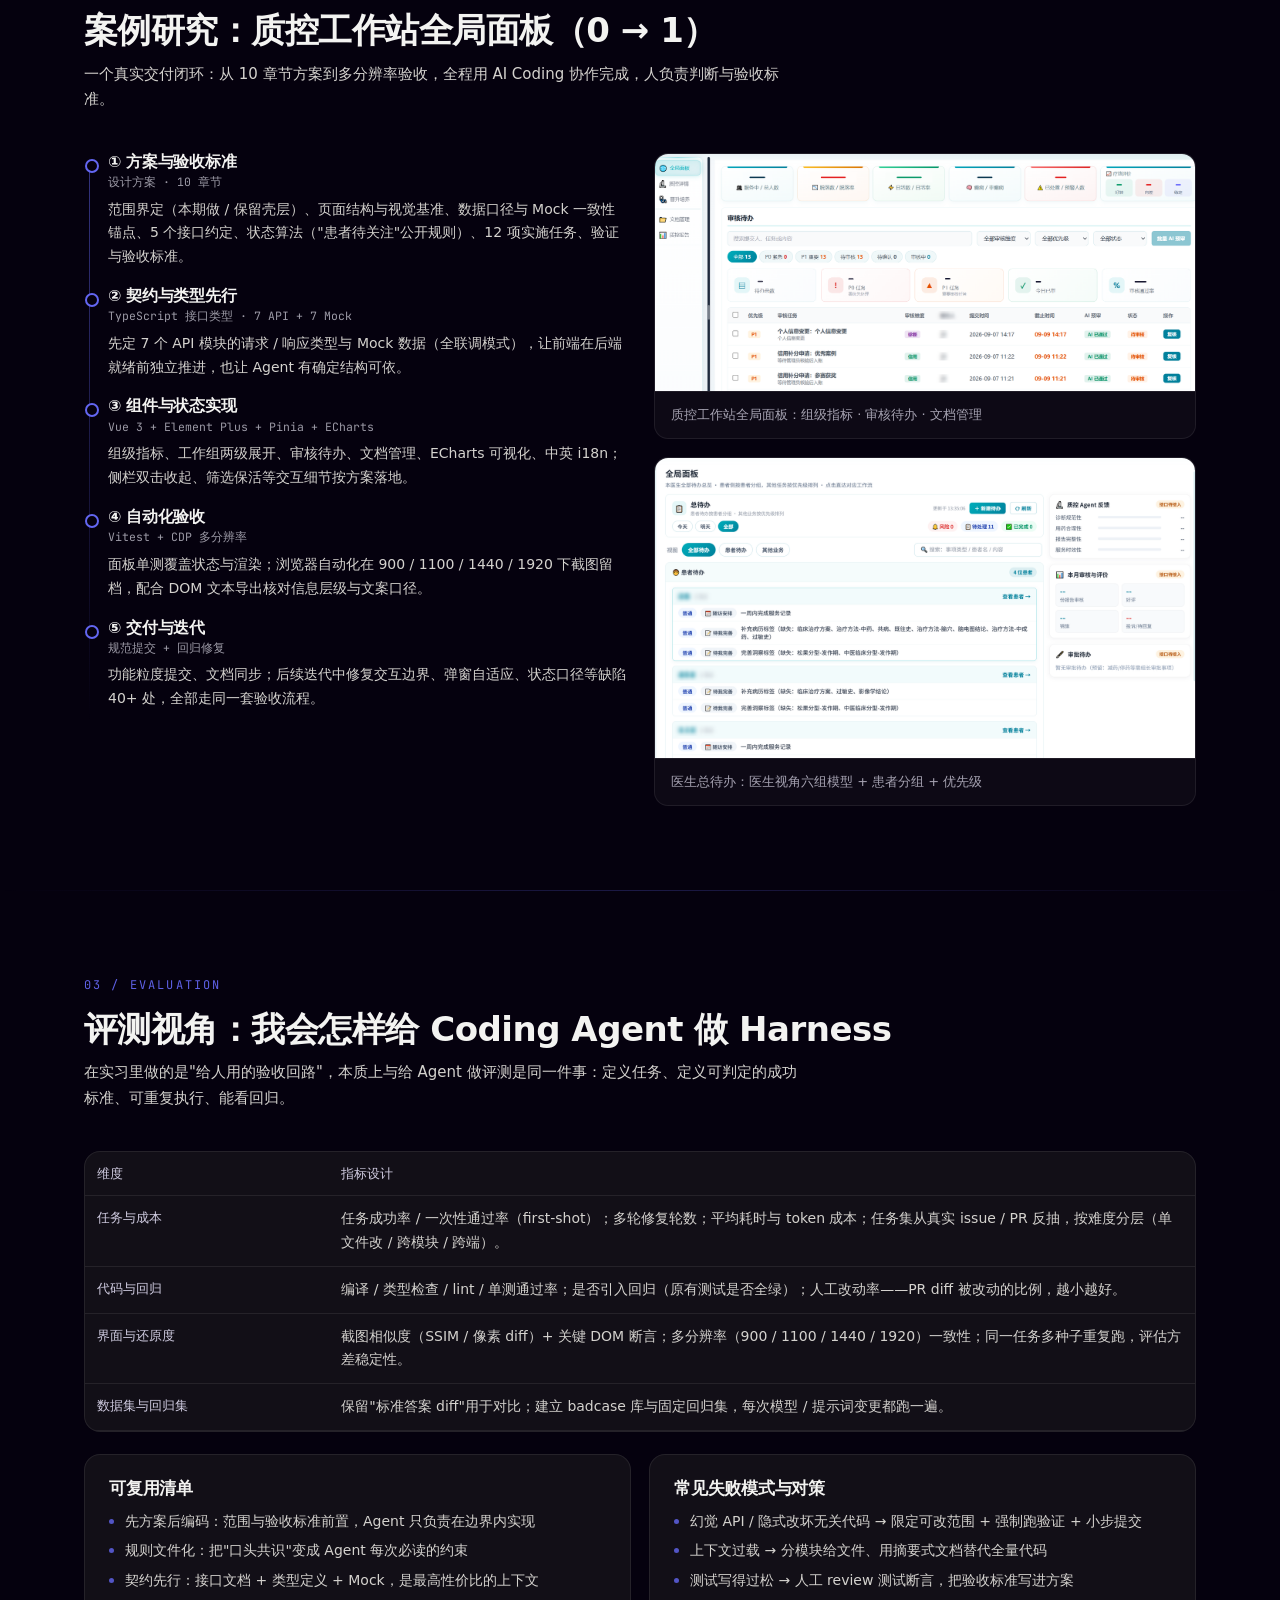
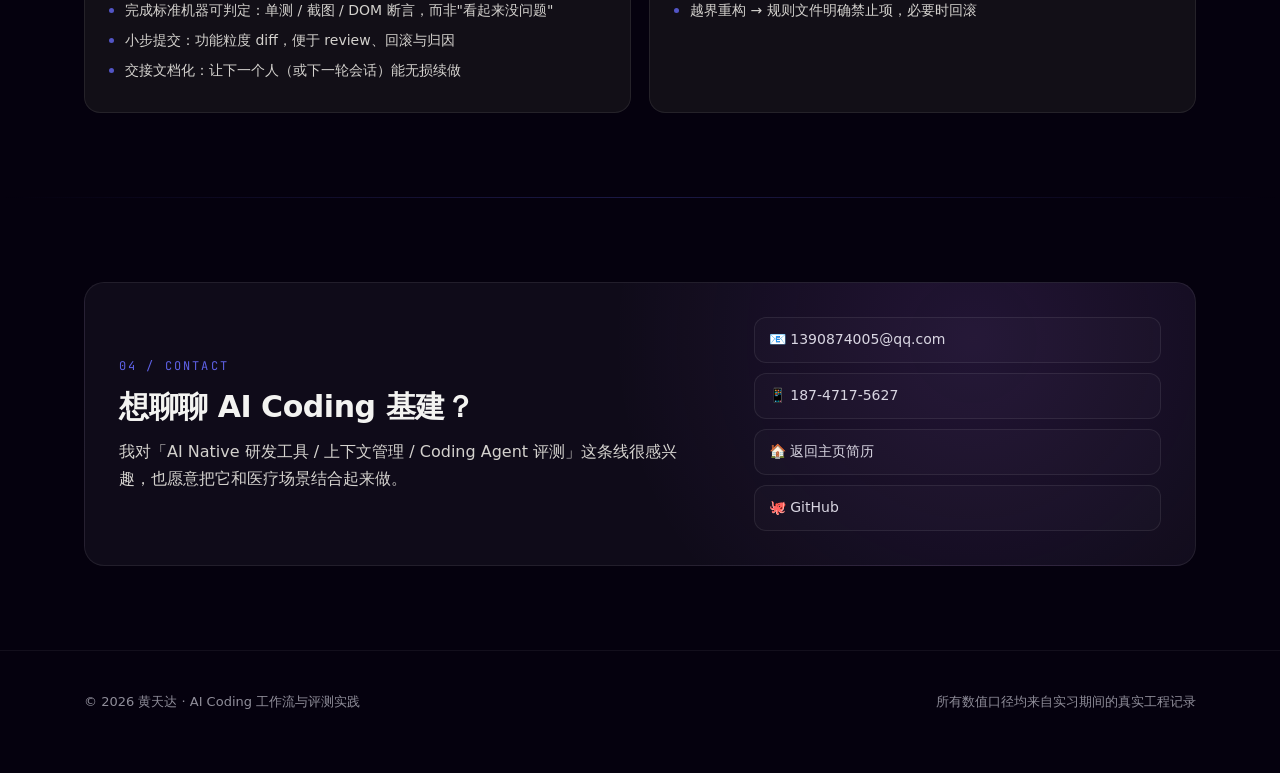
==== commit 92b4ee3c: "feat(site): 按真实截图重写在校项目（EEG 处理/CT 分割/DTI 纤维束/神经元分析）、去掉合规说明、增加项目详情弹窗与图片放大" ====
--- a/ai-coding.html
+++ b/ai-coding.html
@@ -5,6 +5,7 @@
 <meta name="viewport" content="width=device-width, initial-scale=1.0" />
 <title>AI Coding 工作流与评测实践 — 黄天达</title>
 <meta name="description" content="医疗 AI 全栈开发中的 AI Coding 实践：规则化上下文、方案驱动开发、契约即上下文、自动化验收 Harness，以及如何给 Coding Agent 设计评测指标。" />
+<script>document.documentElement.classList.add('js');</script>
 <link rel="stylesheet" href="styles.css" />
 </head>
 <body>
@@ -110,7 +111,7 @@
         </div>
         <div class="card glow-card reveal">
           <h3>⑥ 领域约束前置</h3>
-          <p style="color:var(--sub);font-size:14px">医疗场景的数据与合规约束，必须在上下文里说清楚。</p>
+          <p style="color:var(--sub);font-size:14px">医疗场景的数据边界与权限约束，必须在上下文里说清楚。</p>
           <ul>
             <li>按患者数据隔离（member 维度），避免跨患者缓存</li>
             <li>AI 输出需可审核、可修改、可追溯（labelData 同义词匹配兼容历史数据）</li>
@@ -164,20 +165,16 @@
 
         <div class="shots reveal">
           <figure class="shot">
-            <img src="shots/dashboard-1440.png" alt="质控工作站全局面板（已脱敏）" loading="lazy" />
-            <figcaption>质控工作站全局面板：组级指标 · 审核待办 · 文档管理（已脱敏，数值以 — 占位）</figcaption>
+            <img src="shots/dashboard-1440.png" alt="质控工作站全局面板" loading="lazy" />
+            <figcaption>质控工作站全局面板：组级指标 · 审核待办 · 文档管理</figcaption>
           </figure>
           <figure class="shot">
-            <img src="shots/todo-groups.png" alt="医生总待办：六组模型与患者分组（已脱敏）" loading="lazy" />
-            <figcaption>医生总待办：医生视角六组模型 + 患者分组 + 优先级（患者姓名已脱敏）</figcaption>
+            <img src="shots/todo-groups.png" alt="医生总待办：六组模型与患者分组" loading="lazy" />
+            <figcaption>医生总待办：医生视角六组模型 + 患者分组 + 优先级</figcaption>
           </figure>
         </div>
       </div>
-
-      <div class="note">
-        <strong>医疗数据合规：</strong>本页截图已完成脱敏处理——患者姓名以马赛克遮盖，内部运营指标以 "—" 占位；页面不包含任何可识别的患者信息。
-      </div>
-    </div>
+</div>
   </section>
 
   <hr class="section-divider" />
--- a/styles.css
+++ b/styles.css
@@ -300,8 +300,8 @@
 footer .inner { display: flex; flex-wrap: wrap; gap: 12px; justify-content: space-between; }
 
 /* ---------- 滚动出现 ---------- */
-.reveal { opacity: 0; transform: translateY(18px); transition: opacity .7s cubic-bezier(.2,.7,.2,1), transform .7s cubic-bezier(.2,.7,.2,1); }
-.reveal.in { opacity: 1; transform: none; }
+html.js .reveal { opacity: 0; transform: translateY(18px); transition: opacity .7s cubic-bezier(.2,.7,.2,1), transform .7s cubic-bezier(.2,.7,.2,1); }
+html.js .reveal.in { opacity: 1; transform: none; }
 
 /* ---------- AI Coding 页 ---------- */
 .page-hero { padding: 72px 0 40px; }
@@ -350,6 +350,100 @@
   .hero { padding: 68px 0 52px; }
 }
 @media (prefers-reduced-motion: reduce) {
-  .reveal { opacity: 1; transform: none; transition: none; }
+  html.js .reveal { opacity: 1; transform: none; transition: none; }
   .portrait .ring { animation: none; }
 }
+
+/* =========================================================
+   交互组件（2026.09 追加）：技术跑马灯 / 教育条目 / 筛选 /
+   可点击项目卡 / 详情弹窗 / 图片放大
+   ========================================================= */
+
+/* 技术跑马灯 */
+.tech-ribbon { position: relative; overflow: hidden; border-top: 1px solid rgb(255 255 255 / 6%); border-bottom: 1px solid rgb(255 255 255 / 6%); background: hsl(260 40% 8% / .5); }
+.tech-ribbon::before, .tech-ribbon::after { content: ""; position: absolute; top: 0; bottom: 0; width: 90px; z-index: 2; pointer-events: none; }
+.tech-ribbon::before { left: 0; background: linear-gradient(90deg, var(--bg), transparent); }
+.tech-ribbon::after { right: 0; background: linear-gradient(270deg, var(--bg), transparent); }
+.tech-ribbon__track { display: flex; gap: 34px; padding: 13px 0; white-space: nowrap; animation: ribbon 42s linear infinite; }
+.tech-ribbon__track span { font-family: "JetBrains Mono", monospace; font-size: 12px; color: #8e8ba3; letter-spacing: .04em; }
+@keyframes ribbon { from { transform: translateX(0); } to { transform: translateX(-50%); } }
+
+/* 教育条目 */
+.edu-mini { margin-top: 18px; padding: 14px 16px; border: 1px solid var(--line); border-radius: 12px; background: #0f0b19; }
+.edu-mini__row { display: grid; grid-template-columns: 62px 1fr; gap: 10px; font-size: 13.5px; color: var(--sub); padding: 4px 0; }
+.edu-mini__row + .edu-mini__row { border-top: 1px dashed rgb(255 255 255 / 7%); }
+.edu-mini__label { font-family: "JetBrains Mono", monospace; font-size: 11.5px; color: #8b88a0; }
+
+/* 筛选标签 */
+.filter-tabs { display: flex; flex-wrap: wrap; gap: 8px; margin-bottom: 22px; }
+.filter-tab {
+  font-family: "JetBrains Mono", monospace; font-size: 12px; color: #b9b6c6;
+  padding: 7px 14px; border-radius: 999px; border: 1px solid var(--line);
+  background: rgb(255 255 255 / .02); cursor: pointer;
+  transition: background .25s ease, color .25s ease, border-color .25s ease, transform .25s ease;
+}
+.filter-tab:hover { transform: translateY(-1px); background: rgb(255 255 255 / .06); }
+.filter-tab.is-active { color: #fff; border-color: transparent; background: linear-gradient(95deg, rgba(99,102,241,.9), rgba(168,85,247,.85)); }
+
+/* 可点击项目卡 */
+.project.clickable { cursor: pointer; transition: transform .35s ease, box-shadow .35s ease, border-color .35s ease, background .35s ease; }
+.project.clickable:hover { transform: translateY(-4px); box-shadow: 0 12px 40px rgba(0,0,0,.5); border-color: rgba(255,255,255,.16); }
+.project.clickable:focus-visible { outline: 2px solid var(--indigo); outline-offset: 3px; }
+.project .thumb img { cursor: zoom-in; }
+.open-hint {
+  display: inline-block; margin-top: 14px; font-family: "JetBrains Mono", monospace;
+  font-size: 11.5px; color: #a7a4ff; opacity: .85; transition: opacity .25s ease, transform .25s ease;
+}
+.project.clickable:hover .open-hint { opacity: 1; transform: translateX(3px); }
+.project.is-hidden { display: none; }
+
+/* 卡片内按钮 */
+.card-actions { margin-top: 16px; display: flex; gap: 10px; }
+.btn-ghost { font-size: 13px; padding: 8px 16px; }
+.feature-side { text-align: right; }
+
+/* 详情弹窗 */
+.modal { position: fixed; inset: 0; z-index: 90; display: grid; place-items: center; padding: 24px; }
+.modal[hidden] { display: none; }
+.modal-backdrop { position: absolute; inset: 0; background: rgb(3 1 8 / .72); backdrop-filter: blur(6px); }
+.modal-card {
+  position: relative; z-index: 2; width: min(860px, 100%); max-height: 86vh; overflow: auto;
+  background: linear-gradient(180deg, #14101f, hsl(260 50% 6%));
+  border: 1px solid rgba(255,255,255,.12); border-radius: 18px; padding: 30px 30px 28px;
+  box-shadow: 0 30px 90px rgba(0,0,0,.6);
+  animation: modalIn .3s cubic-bezier(.2,.7,.2,1);
+}
+@keyframes modalIn { from { opacity: 0; transform: translateY(14px) scale(.985); } to { opacity: 1; transform: none; } }
+.modal-close {
+  position: absolute; top: 16px; right: 16px; width: 34px; height: 34px; border-radius: 999px;
+  border: 1px solid var(--line); background: rgb(255 255 255 / .04); color: #ddd9e6;
+  font-size: 14px; cursor: pointer; transition: background .2s ease, transform .2s ease;
+}
+.modal-close:hover { background: rgb(255 255 255 / .1); transform: rotate(90deg); }
+.modal-kicker { font-family: "JetBrains Mono", monospace; font-size: 11.5px; letter-spacing: .16em; text-transform: uppercase; color: rgba(99,102,241,.95); }
+.modal-head h3 { font-size: 21px; margin-top: 6px; }
+.modal-meta { color: #9c9aa6; font-size: 13px; margin-top: 6px; }
+.modal-body { margin-top: 18px; }
+.modal-body .d-lead { color: #dedbe6; font-size: 15px; padding: 12px 14px; border-radius: 12px; background: rgba(99,102,241,.08); border: 1px solid rgba(99,102,241,.2); }
+.modal-body h4 { font-family: "JetBrains Mono", monospace; font-size: 12.5px; color: #cfcbe0; margin: 18px 0 8px; letter-spacing: .04em; }
+.modal-body ul { list-style: none; }
+.modal-body li { position: relative; padding-left: 16px; margin-bottom: 7px; color: var(--sub); font-size: 14px; }
+.modal-body li::before { content: ""; position: absolute; left: 0; top: .66em; width: 5px; height: 5px; border-radius: 999px; background: rgba(99,102,241,.85); }
+.modal-body li b { color: #eceaf5; font-weight: 500; }
+.d-tags { display: flex; flex-wrap: wrap; gap: 8px; margin-top: 18px; }
+.d-tags span { font-family: "JetBrains Mono", monospace; font-size: 11.5px; padding: 4px 10px; border-radius: 8px; border: 1px solid rgba(255,255,255,.1); background: rgba(255,255,255,.03); color: #d7d4de; }
+
+/* 图片放大 */
+.lightbox { position: fixed; inset: 0; z-index: 95; display: grid; place-items: center; background: rgb(2 1 6 / .92); cursor: zoom-out; padding: 30px; }
+.lightbox[hidden] { display: none; }
+.lightbox img { max-width: 96vw; max-height: 92vh; border-radius: 12px; box-shadow: 0 30px 80px rgba(0,0,0,.7); animation: modalIn .25s ease; }
+
+@media (max-width: 640px) {
+  .modal-card { padding: 24px 18px; }
+  .feature-side { text-align: left; }
+  .tech-ribbon__track { animation-duration: 28s; }
+}
+@media (prefers-reduced-motion: reduce) {
+  .tech-ribbon__track { animation: none; }
+  .project.clickable:hover { transform: none; }
+}
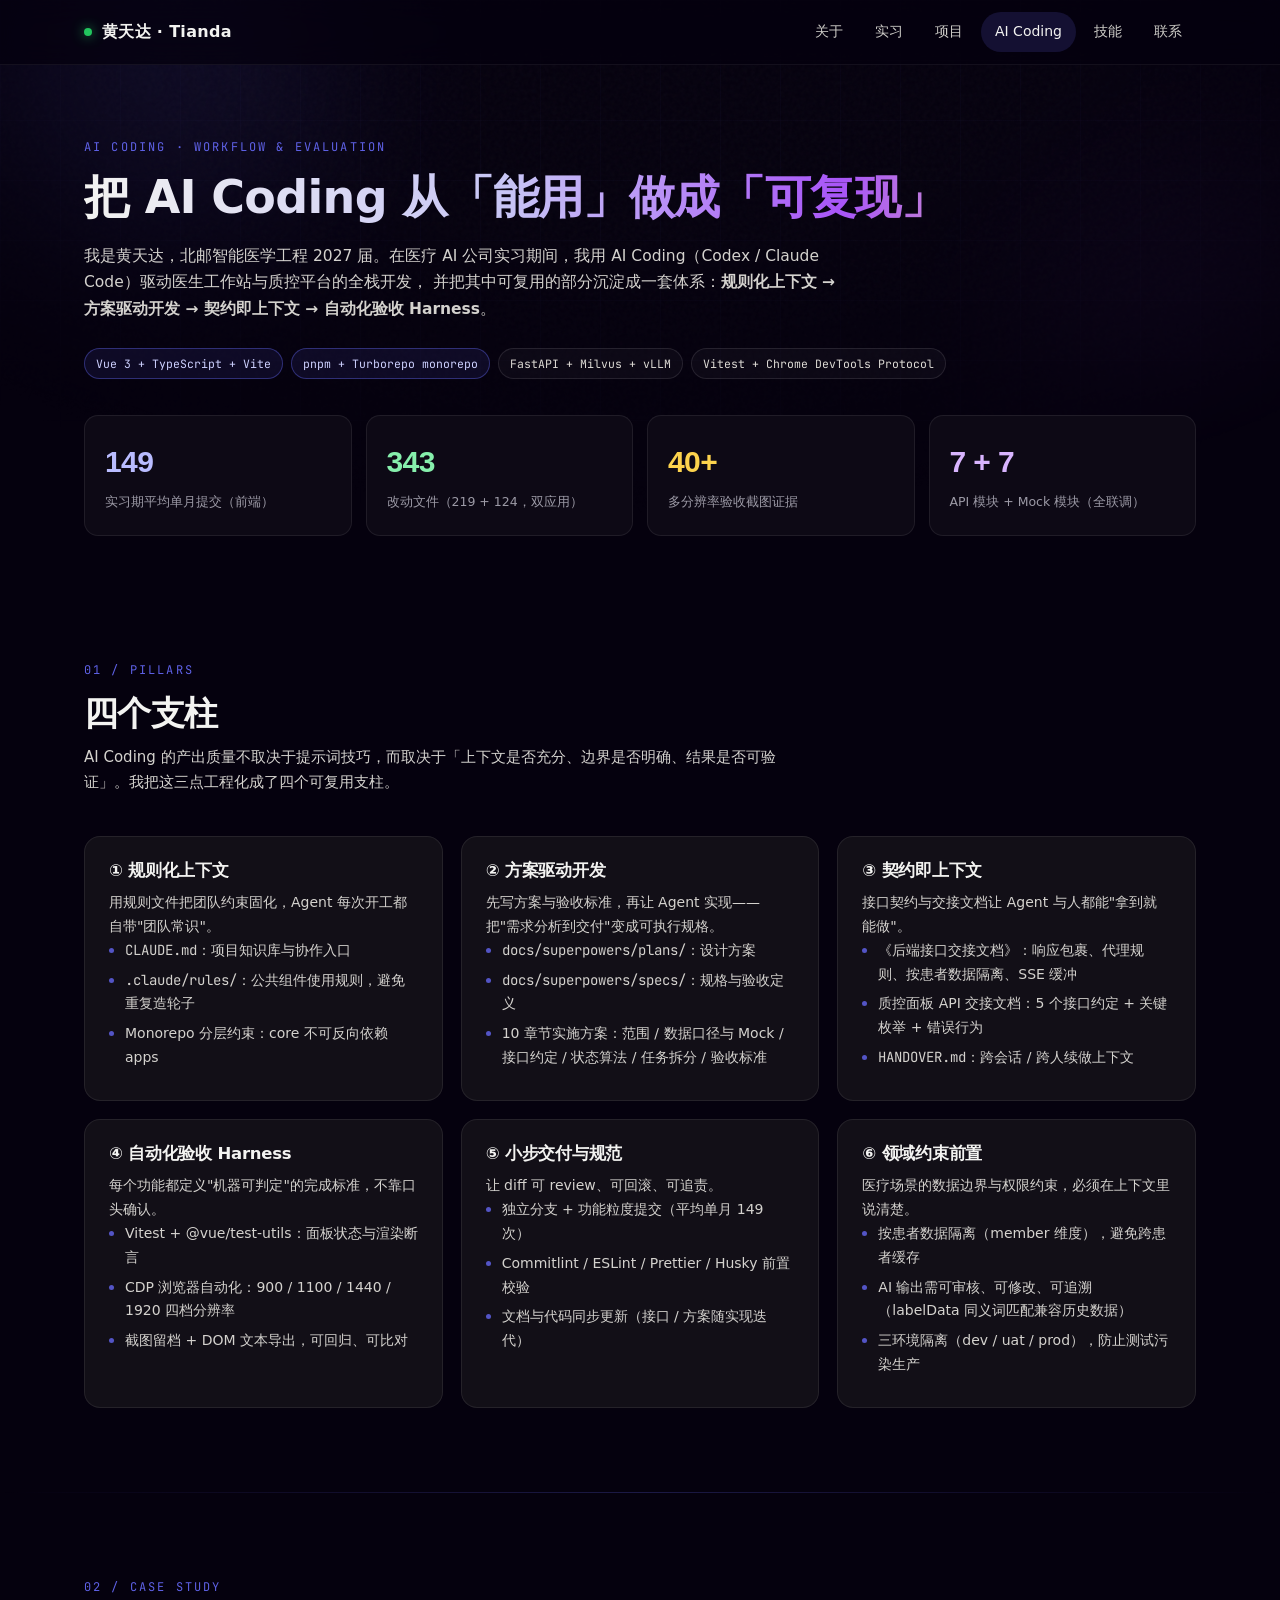
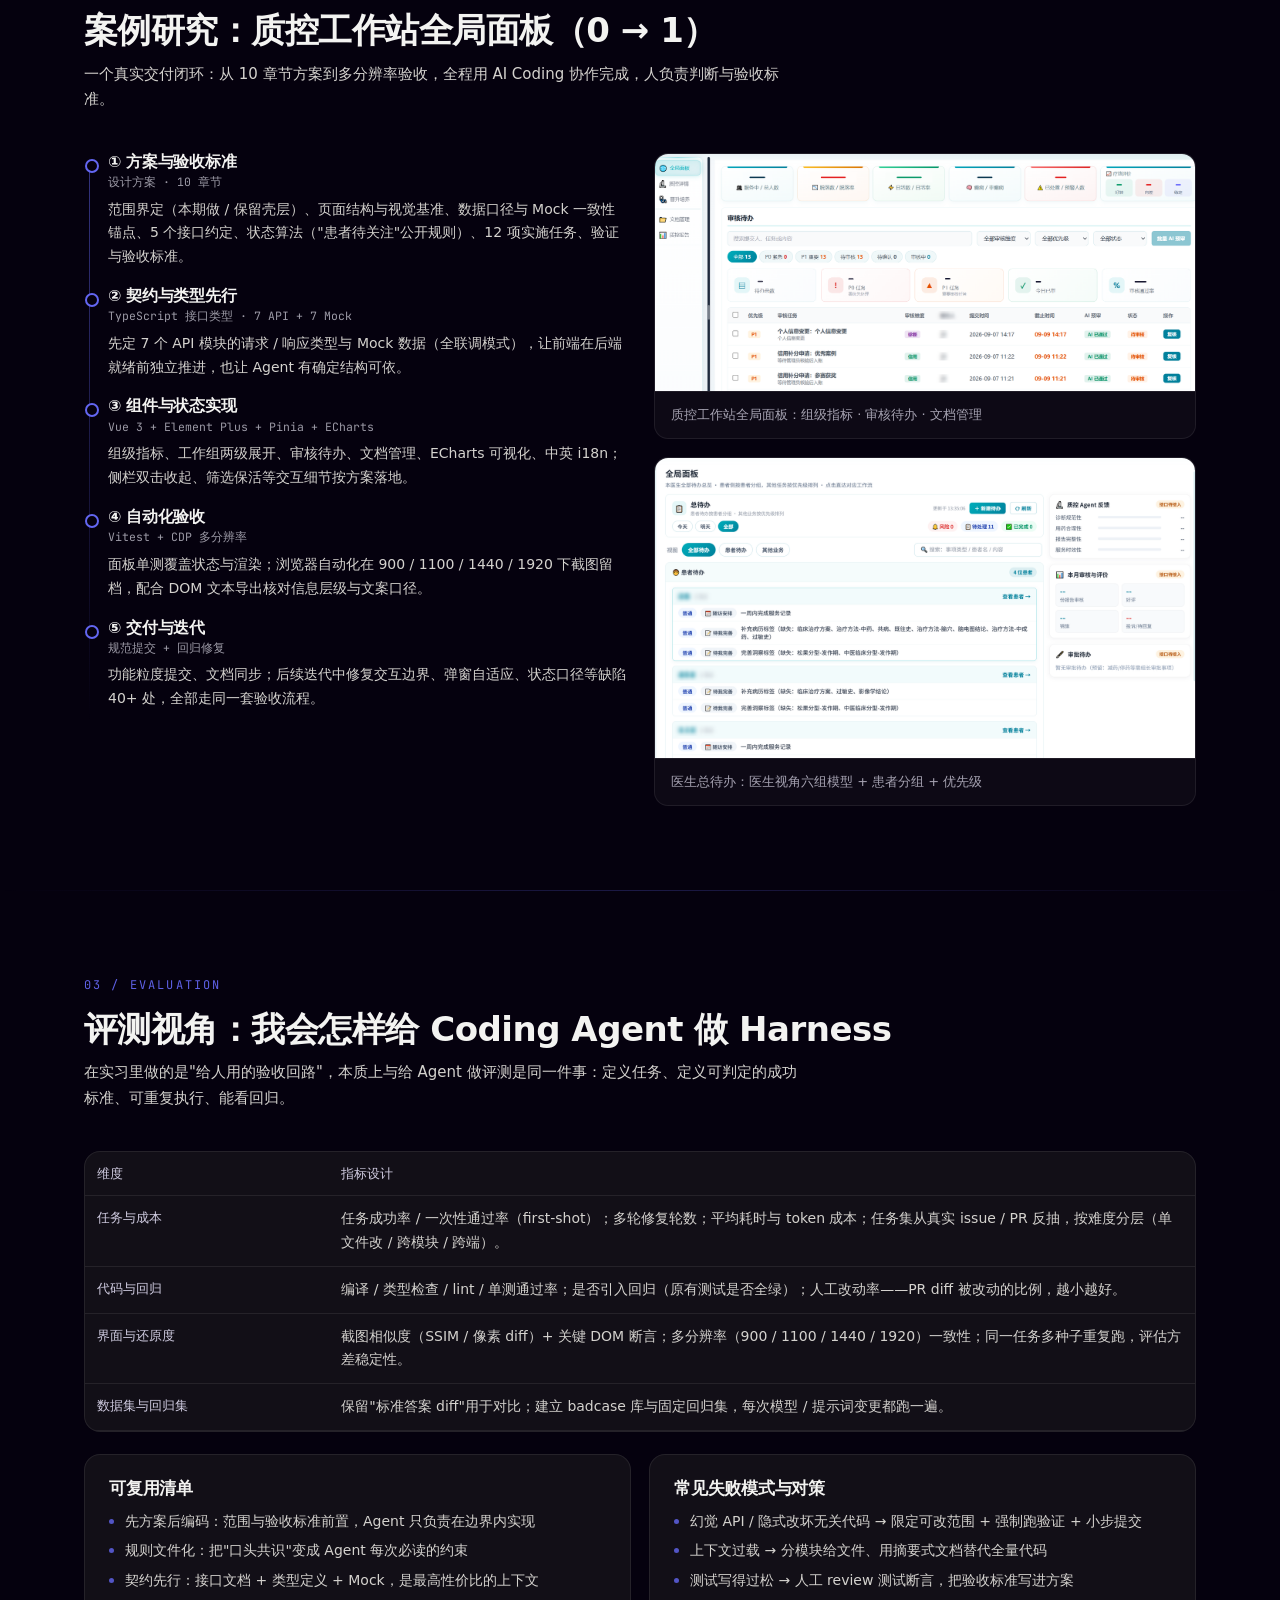
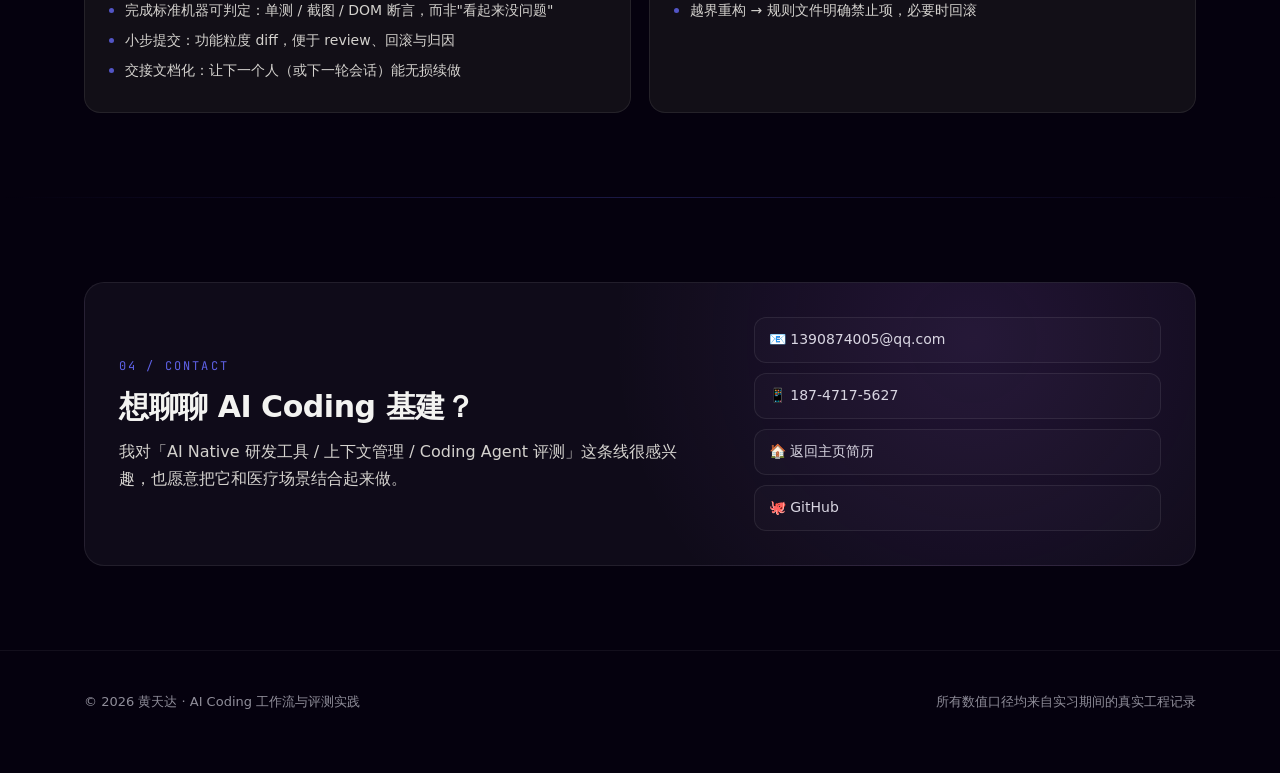
==== commit 53f0e0c6: "docs: 149 次提交表述改为实习期平均单月（index/ai-coding）" ====
--- a/ai-coding.html
+++ b/ai-coding.html
@@ -46,7 +46,7 @@
     </div>
 
     <div class="stats" style="margin-top:36px">
-      <div class="stat i"><b>149</b><span>单月提交（前端，独立分支）</span></div>
+      <div class="stat i"><b>149</b><span>实习期平均单月提交（前端）</span></div>
       <div class="stat g"><b>343</b><span>改动文件（219 + 124，双应用）</span></div>
       <div class="stat a"><b>40+</b><span>多分辨率验收截图证据</span></div>
       <div class="stat v"><b>7 + 7</b><span>API 模块 + Mock 模块（全联调）</span></div>
@@ -104,7 +104,7 @@
           <h3>⑤ 小步交付与规范</h3>
           <p style="color:var(--sub);font-size:14px">让 diff 可 review、可回滚、可追责。</p>
           <ul>
-            <li>独立分支 + 功能粒度提交（单月 149 次）</li>
+            <li>独立分支 + 功能粒度提交（平均单月 149 次）</li>
             <li>Commitlint / ESLint / Prettier / Husky 前置校验</li>
             <li>文档与代码同步更新（接口 / 方案随实现迭代）</li>
           </ul>
@@ -254,7 +254,7 @@
           <a href="mailto:1390874005@qq.com">📧 1390874005@qq.com</a>
           <a href="tel:+8618747175627">📱 187-4717-5627</a>
           <a href="index.html">🏠 返回主页简历</a>
-          <a href="https://github.com/tiandah307-byte" target="_blank" rel="noopener">🐙 GitHub</a>
+          <a href="https://github.com/tiandah" target="_blank" rel="noopener">🐙 GitHub</a>
         </div>
       </div>
     </div>
--- a/styles.css
+++ b/styles.css
@@ -447,3 +447,40 @@
   .tech-ribbon__track { animation: none; }
   .project.clickable:hover { transform: none; }
 }
+
+/* =========================================================
+   查看详情按钮：浅色毛玻璃（2026.09 调整）
+   ========================================================= */
+.btn-ghost {
+  font-size: 13px; padding: 9px 18px; font-weight: 500;
+  color: #f4f2fa;
+  background: linear-gradient(180deg, rgba(255,255,255,.16), rgba(255,255,255,.07));
+  border: 1px solid rgba(255,255,255,.30);
+  backdrop-filter: blur(14px) saturate(1.35);
+  -webkit-backdrop-filter: blur(14px) saturate(1.35);
+  box-shadow: 0 6px 22px rgba(0,0,0,.28), inset 0 1px 0 rgba(255,255,255,.30);
+}
+.btn-ghost:hover {
+  background: linear-gradient(180deg, rgba(255,255,255,.26), rgba(255,255,255,.12));
+  border-color: rgba(255,255,255,.5);
+  box-shadow: 0 8px 26px rgba(0,0,0,.34), inset 0 1px 0 rgba(255,255,255,.42);
+  transform: translateY(-2px);
+}
+
+/* 项目卡上的"查看细节"提示：同样做成浅色毛玻璃胶囊 */
+.open-hint {
+  display: inline-flex; align-items: center; gap: 6px;
+  margin-top: 15px; padding: 7px 15px; border-radius: 999px;
+  font-family: "JetBrains Mono", monospace; font-size: 11.5px; color: #f2f0f8;
+  background: linear-gradient(180deg, rgba(255,255,255,.15), rgba(255,255,255,.06));
+  border: 1px solid rgba(255,255,255,.28);
+  backdrop-filter: blur(12px) saturate(1.3);
+  -webkit-backdrop-filter: blur(12px) saturate(1.3);
+  box-shadow: 0 4px 16px rgba(0,0,0,.24), inset 0 1px 0 rgba(255,255,255,.26);
+  opacity: .95; transition: opacity .25s ease, transform .25s ease, background .25s ease, border-color .25s ease;
+}
+.project.clickable:hover .open-hint {
+  opacity: 1; transform: translateX(3px);
+  background: linear-gradient(180deg, rgba(255,255,255,.24), rgba(255,255,255,.11));
+  border-color: rgba(255,255,255,.46);
+}
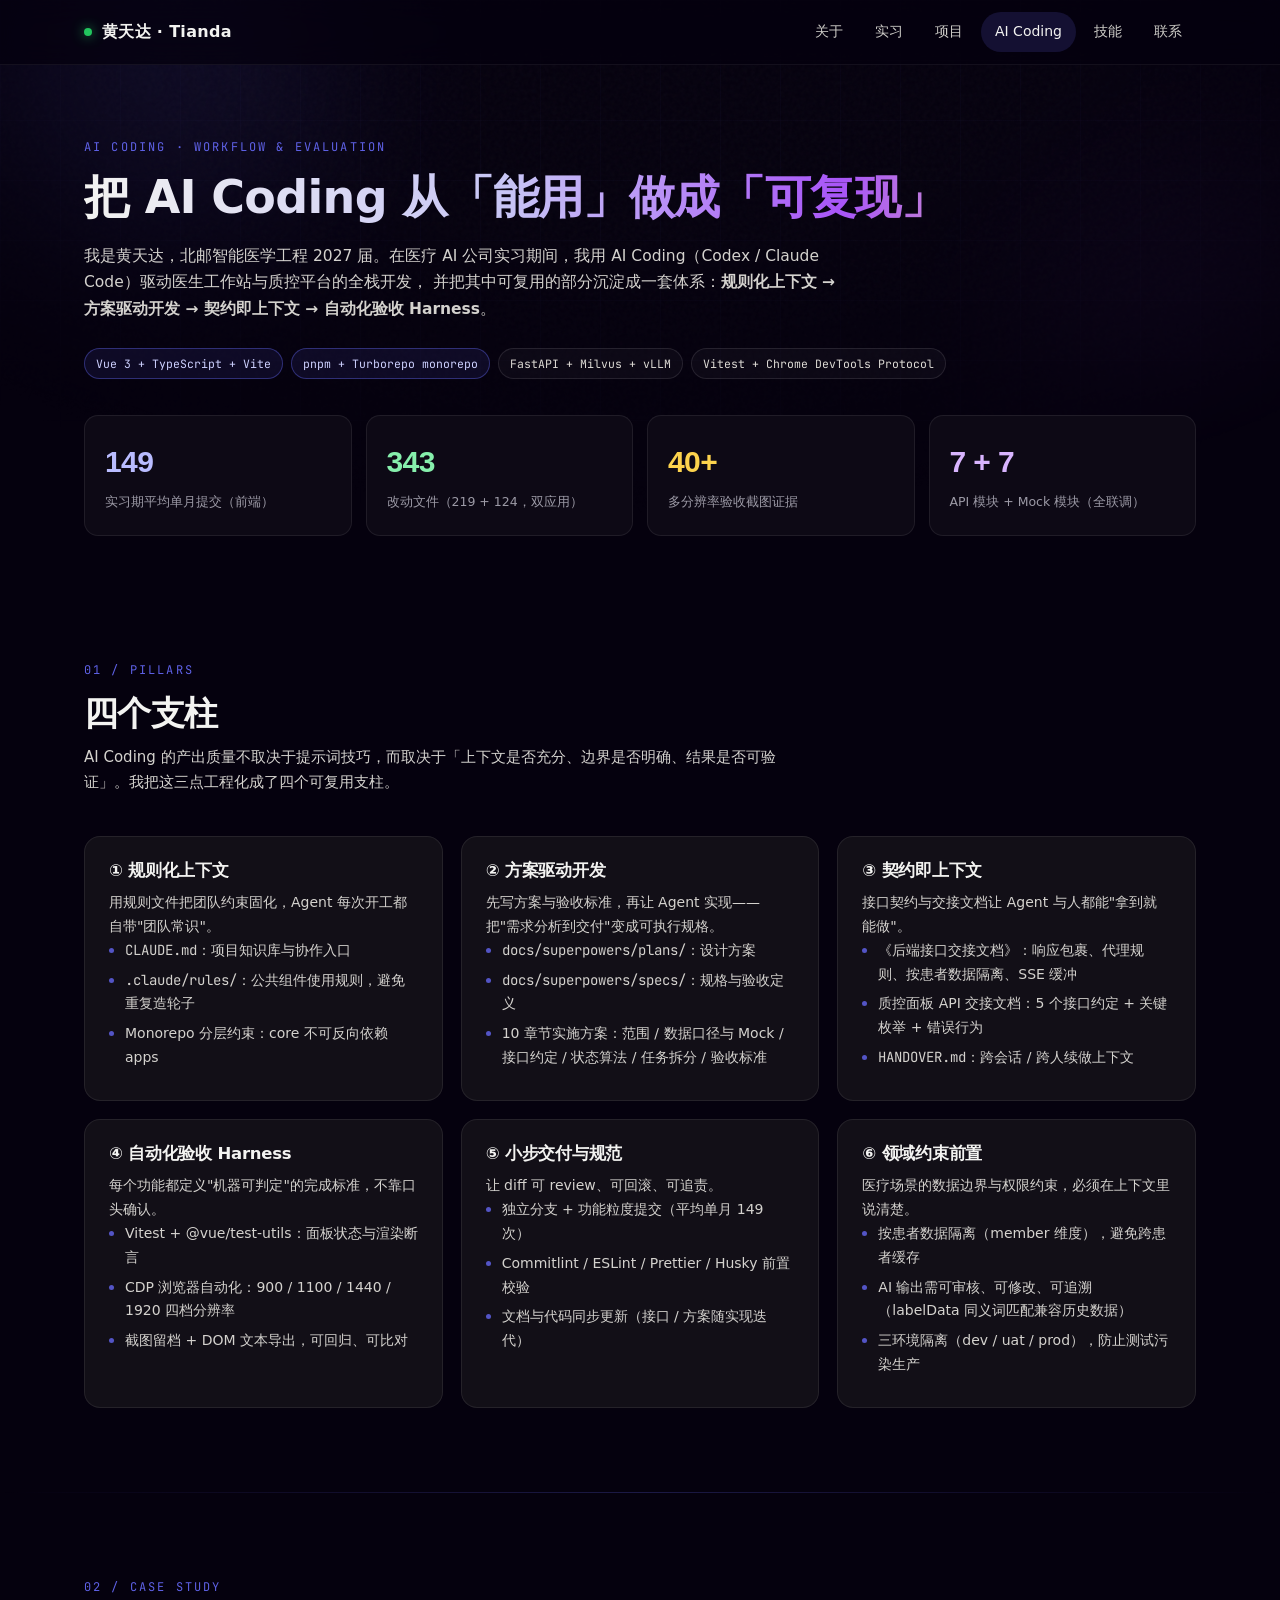
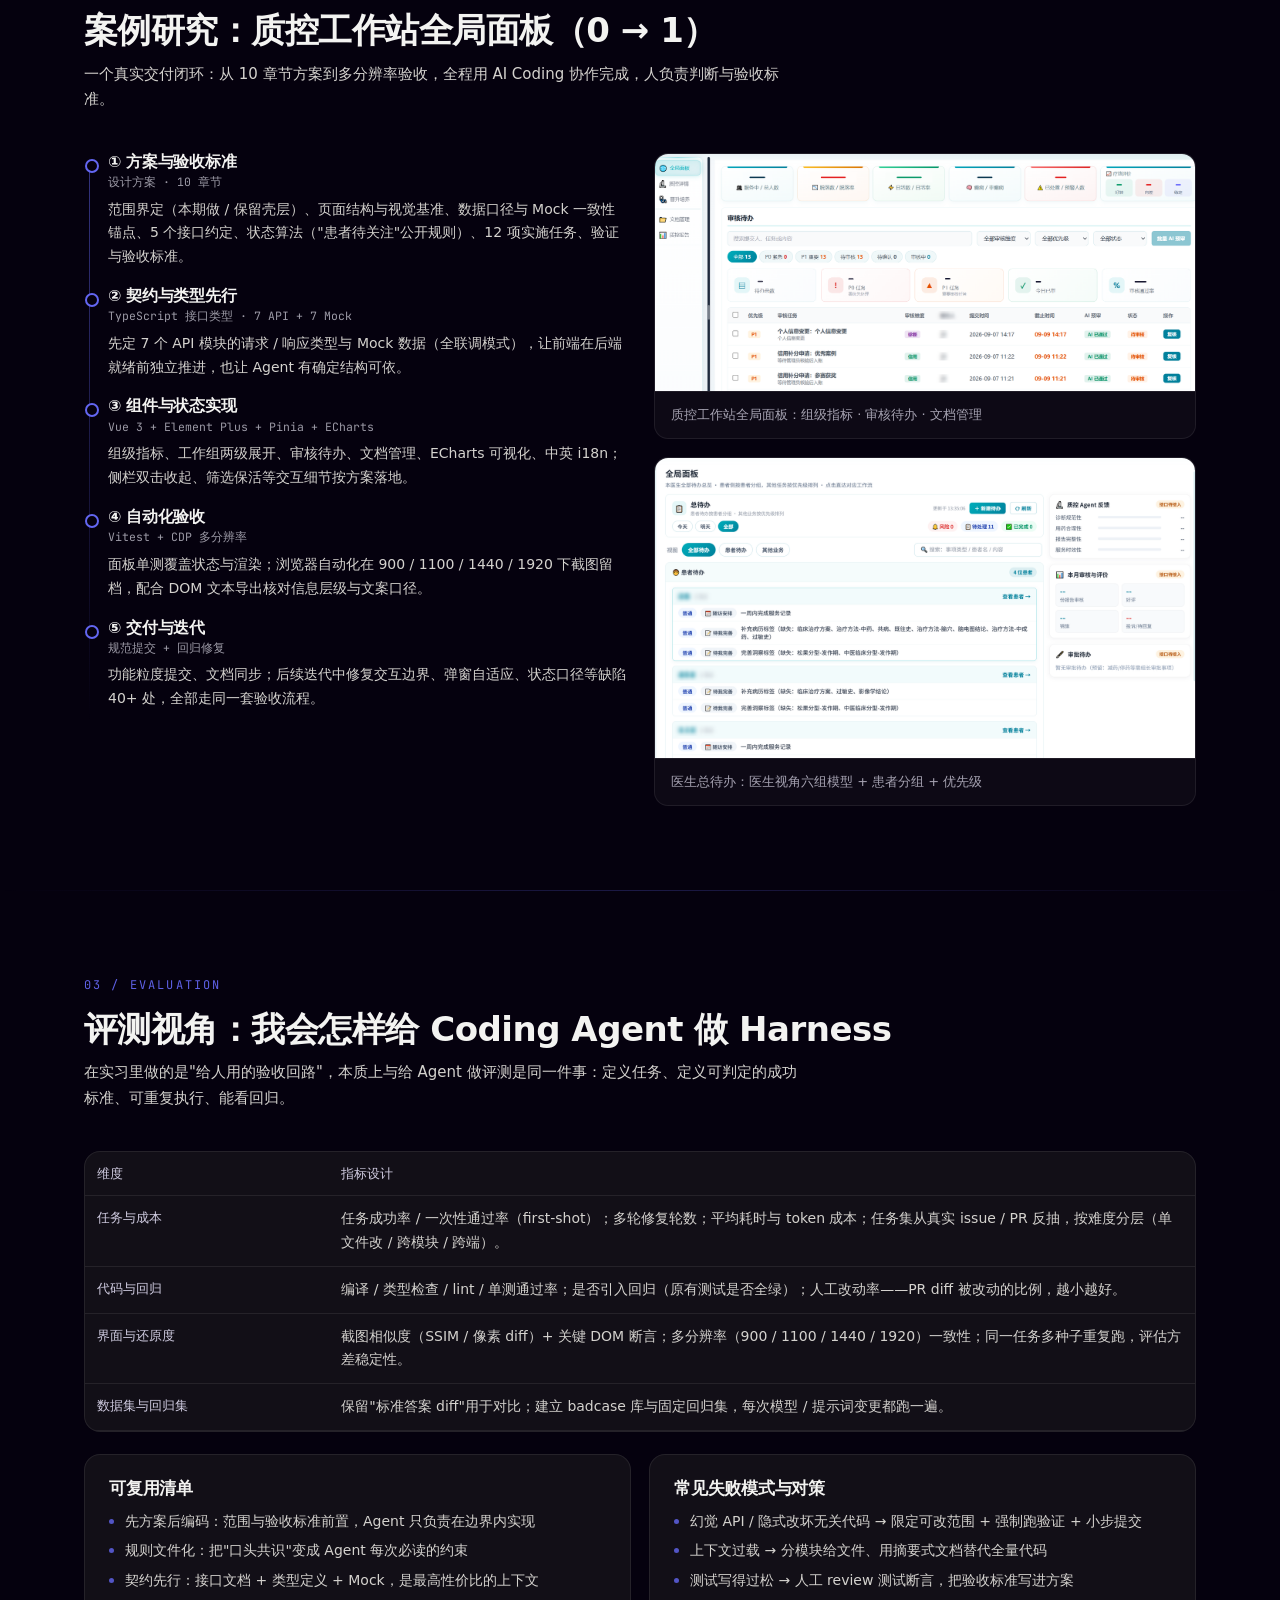
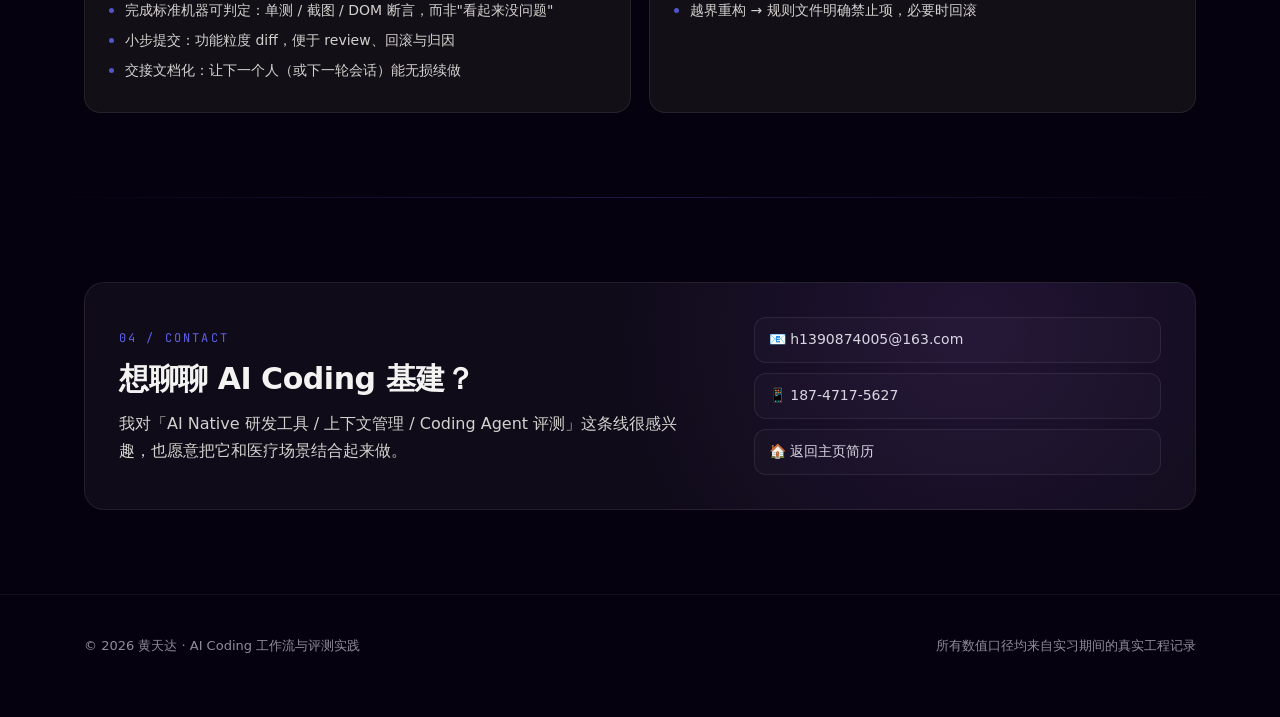
==== commit 4c0262f9: "chore: 邮箱更新为 163，移除 GitHub 跳转链接" ====
--- a/ai-coding.html
+++ b/ai-coding.html
@@ -251,10 +251,9 @@
           </p>
         </div>
         <div class="links">
-          <a href="mailto:1390874005@qq.com">📧 1390874005@qq.com</a>
+          <a href="mailto:h1390874005@163.com">📧 h1390874005@163.com</a>
           <a href="tel:+8618747175627">📱 187-4717-5627</a>
           <a href="index.html">🏠 返回主页简历</a>
-          <a href="https://github.com/tiandah" target="_blank" rel="noopener">🐙 GitHub</a>
         </div>
       </div>
     </div>
@@ -271,4 +270,4 @@
 
 <script src="main.js" defer></script>
 </body>
-</html>
+</html>
